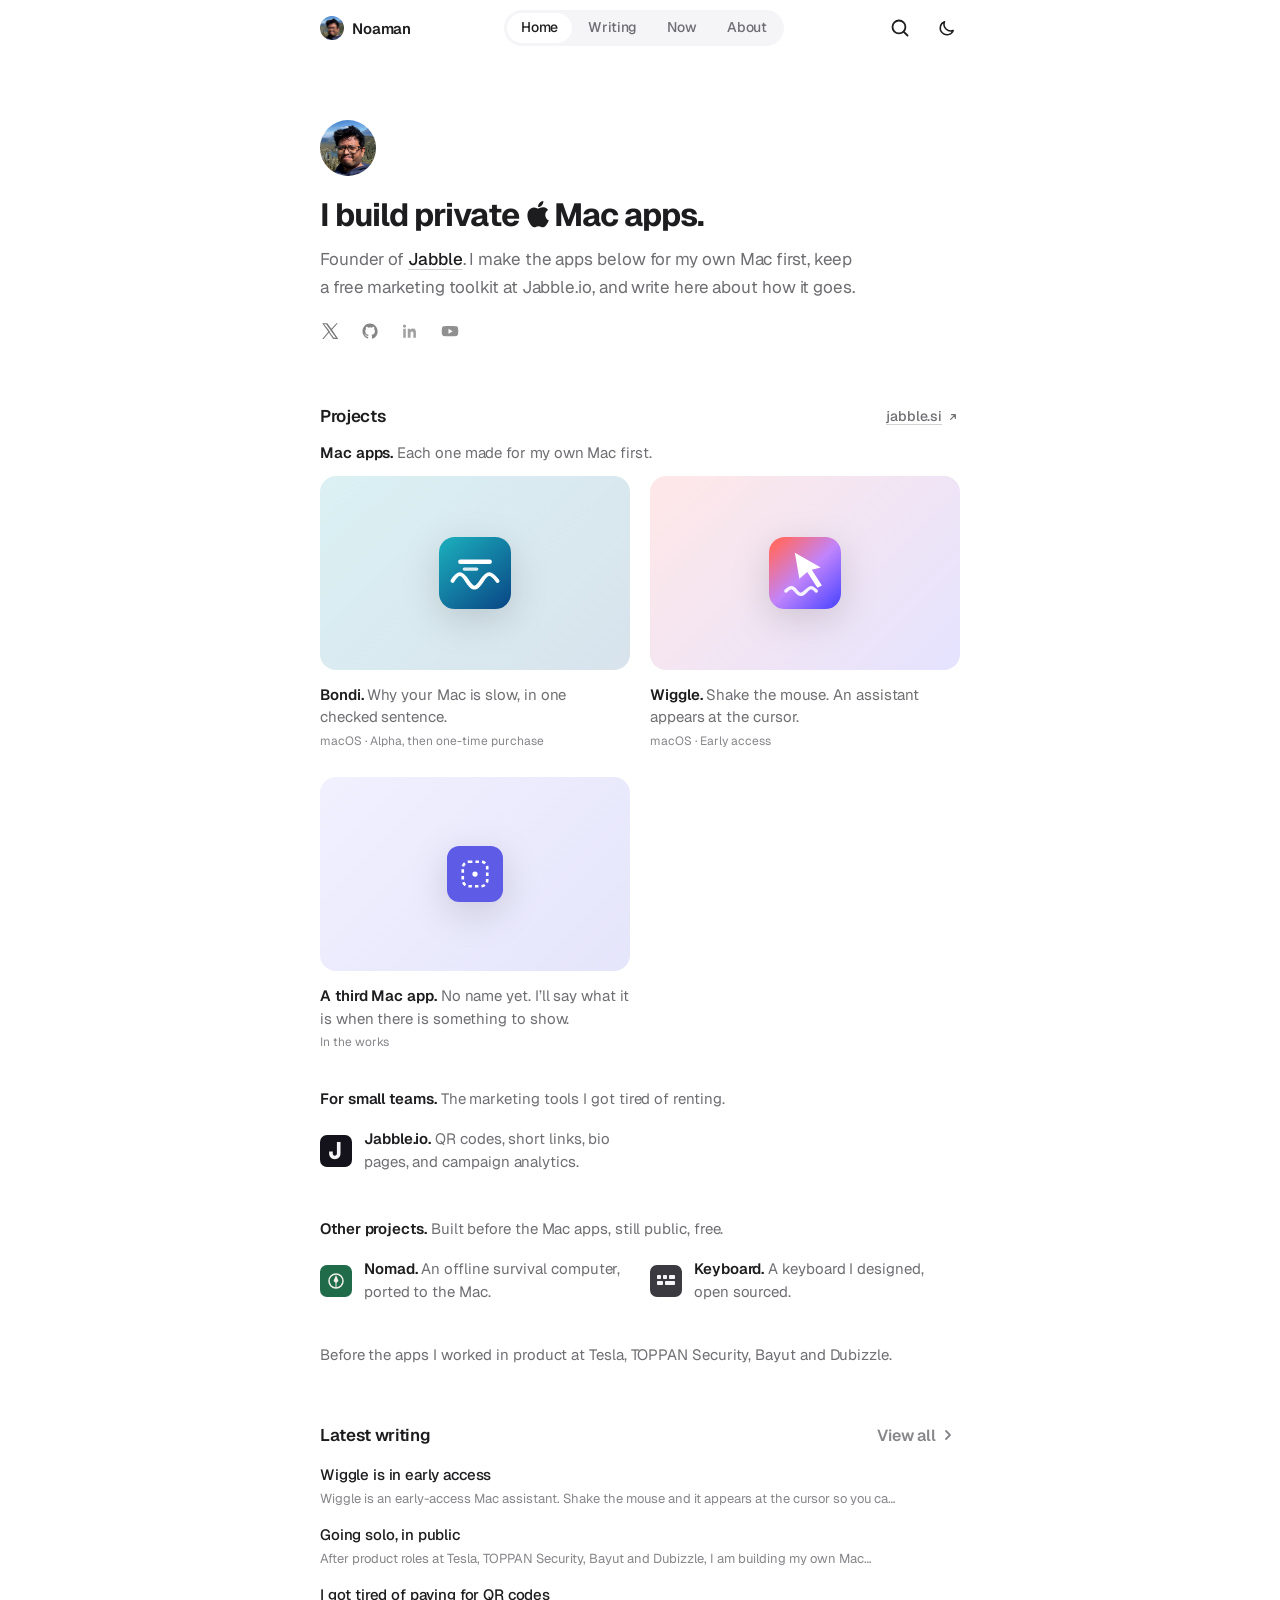
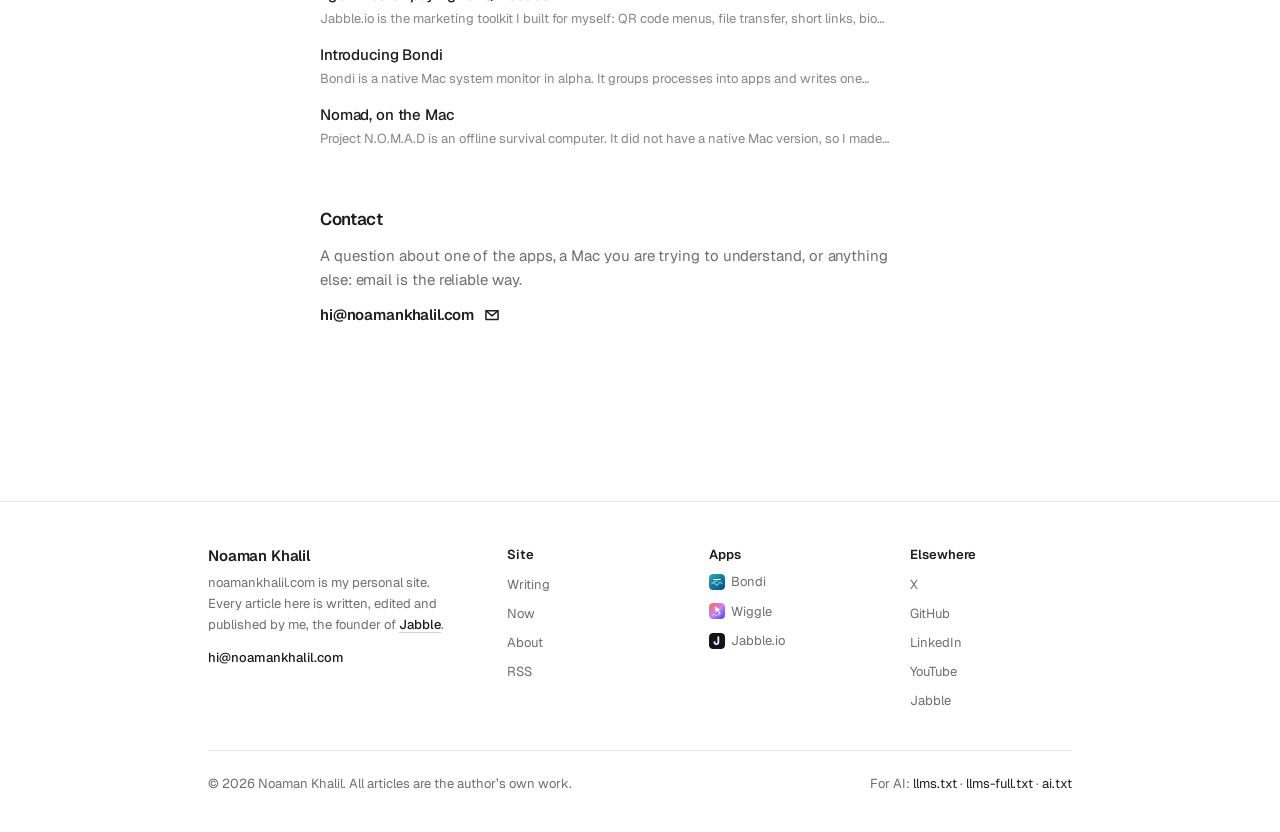
==== index.html @ a0c40c72 "Build a personal site in the attacomsian layout Replace the studio template with Noaman Khalil’s app" ====
<!DOCTYPE html>
<html lang="en">
<head>
<script>
(function () {
  document.documentElement.classList.add('js');
  try {
    var stored = localStorage.getItem('theme');
    if (stored === 'light' || stored === 'dark') document.documentElement.setAttribute('data-theme', stored);
  } catch (e) {}
})();
</script>
<meta charset="utf-8">
<meta name="viewport" content="width=device-width, initial-scale=1">
<title>Noaman Khalil, building private Mac apps</title>
<meta name="description" content="I build on-device Mac apps under Jabble. Bondi explains why your Mac is slow. Wiggle appears at the cursor. I write here about how it goes.">
<meta name="author" content="Noaman Khalil">
<link rel="icon" type="image/svg+xml" href="/assets/img/ico/favicon.svg">
<link rel="manifest" href="/assets/img/ico/site.webmanifest">
<link rel="preconnect" href="https://fonts.googleapis.com">
<link rel="preconnect" href="https://fonts.gstatic.com" crossorigin>
<link href="https://fonts.googleapis.com/css2?family=DM+Serif+Display:ital@1&family=Geist:wght@400;500;600;700;800&display=swap" rel="stylesheet">
<link rel="stylesheet" href="/css/site.css">
<link rel="canonical" href="https://noamankhalil.com/">
<link rel="alternate" type="application/rss+xml" title="Noaman Khalil" href="/feed.xml">
<meta name="twitter:card" content="summary">
<meta name="twitter:site" content="@KhalilNoaman">
<meta name="twitter:creator" content="@KhalilNoaman">
<meta name="twitter:title" content="Noaman Khalil, building private Mac apps">
<meta name="twitter:description" content="I build on-device Mac apps under Jabble. Bondi explains why your Mac is slow. Wiggle appears at the cursor. I write here about how it goes.">
<meta property="og:title" content="Noaman Khalil, building private Mac apps">
<meta property="og:description" content="I build on-device Mac apps under Jabble. Bondi explains why your Mac is slow. Wiggle appears at the cursor. I write here about how it goes.">
<meta property="og:url" content="https://noamankhalil.com/">
<meta property="og:type" content="website">
<meta property="og:site_name" content="noamankhalil.com">
<meta property="og:image" content="https://noamankhalil.com/assets/img/noaman.jpg">
<script type="application/ld+json">{"@context": "https://schema.org", "@graph": [{"@type": "Person", "@id": "https://noamankhalil.com/#person", "name": "Noaman Khalil", "alternateName": "Noaman", "url": "https://noamankhalil.com/about", "image": "https://noamankhalil.com/assets/img/noaman.jpg", "email": "mailto:hi@noamankhalil.com", "jobTitle": "Founder of Jabble", "homeLocation": "San Francisco, California", "description": "I build on-device Mac apps under Jabble. Bondi explains why your Mac is slow. Wiggle appears at the cursor. I write here about how it goes.", "sameAs": ["https://x.com/KhalilNoaman", "https://github.com/NoamanKhalil", "https://www.linkedin.com/in/noamank", "https://www.youtube.com/channel/UCtg4sirNQu0z3b1VhSxiKQA", "https://jabble.si/", "https://jabble.io/"]}, {"@type": "WebSite", "@id": "https://noamankhalil.com/#website", "name": "noamankhalil.com", "url": "https://noamankhalil.com/", "description": "Noaman Khalil builds on-device Mac apps under Jabble and writes about the work.", "publisher": {"@id": "https://noamankhalil.com/#person"}}]}</script>
</head>
<body>
<header class="site-header">
  <div class="topbar">
    <button class="menu-button" type="button" aria-controls="site-menu" aria-expanded="false" aria-label="Open menu">
      <span class="menu-button-open" aria-hidden="true"><svg width="20" height="20" viewBox="0 0 24 24" fill="none"><path d="M5 8H19" stroke="currentColor" stroke-width="2.5" stroke-linecap="round"></path><path d="M5 16H19" stroke="currentColor" stroke-width="2.5" stroke-linecap="round"></path></svg></span>
      <span class="menu-button-close" aria-hidden="true"><svg width="20" height="20" viewBox="0 0 24 24" fill="none"><path d="M6 6L18 18" stroke="currentColor" stroke-width="2.5" stroke-linecap="round"></path><path d="M6 18L18 6" stroke="currentColor" stroke-width="2.5" stroke-linecap="round"></path></svg></span>
    </button>
    <a class="topbar-brand" href="/" aria-label="Noaman, home">
      <img class="topbar-avatar" src="/assets/img/noaman.jpg" alt="" width="24" height="24">
      <span>Noaman</span>
    </a>
    <nav class="topbar-nav" aria-label="Primary"><a class="topbar-nav-link is-active" href="/">Home</a><a class="topbar-nav-link" href="/blog">Writing</a><a class="topbar-nav-link" href="/now">Now</a><a class="topbar-nav-link" href="/about">About</a></nav>
    <div class="topbar-actions">
      <button class="search-button" type="button" aria-controls="article-search" aria-expanded="false" aria-label="Search articles"><svg width="20" height="20" viewBox="0 0 24 24" fill="none" aria-hidden="true"><path d="M10.75 18.5C15.0302 18.5 18.5 15.0302 18.5 10.75C18.5 6.46979 15.0302 3 10.75 3C6.46979 3 3 6.46979 3 10.75C3 15.0302 6.46979 18.5 10.75 18.5Z" stroke="currentColor" stroke-width="2.2" stroke-linecap="round" stroke-linejoin="round"></path><path d="M16.25 16.25L21 21" stroke="currentColor" stroke-width="2.2" stroke-linecap="round"></path></svg></button>
      <button class="theme-button" type="button" aria-label="Switch theme">
        <span class="theme-button-light" aria-hidden="true"><svg width="19" height="19" viewBox="0 0 24 24" fill="none"><path d="M20.5 14.5A8.5 8.5 0 0 1 9.5 3.5a8.5 8.5 0 1 0 11 11Z" stroke="currentColor" stroke-width="1.9" stroke-linejoin="round"></path></svg></span>
        <span class="theme-button-dark" aria-hidden="true"><svg width="19" height="19" viewBox="0 0 24 24" fill="none"><circle cx="12" cy="12" r="4.2" stroke="currentColor" stroke-width="1.9"></circle><path d="M12 2.6v2.2M12 19.2v2.2M21.4 12h-2.2M4.8 12H2.6M18.6 5.4l-1.6 1.6M7 17l-1.6 1.6M18.6 18.6 17 17M7 7 5.4 5.4" stroke="currentColor" stroke-width="1.9" stroke-linecap="round"></path></svg></span>
      </button>
    </div>
  </div>
  <div class="menu-overlay" id="site-menu" hidden>
    <nav class="menu-nav" aria-label="Primary"><div class="menu-list"><a class="menu-link is-active" href="/">Home</a><a class="menu-link" href="/blog">Writing</a><a class="menu-link" href="/now">Now</a><a class="menu-link" href="/about">About</a></div></nav>
  </div>
  <div class="search-dialog" id="article-search" role="dialog" aria-modal="true" aria-labelledby="article-search-title" hidden>
    <div class="search-panel">
      <h2 class="sr-only" id="article-search-title">Search articles</h2>
      <div class="search-field">
        <svg class="search-field-icon" width="18" height="18" viewBox="0 0 24 24" fill="none" aria-hidden="true"><path d="M10.75 18.5C15.0302 18.5 18.5 15.0302 18.5 10.75C18.5 6.46979 15.0302 3 10.75 3C6.46979 3 3 6.46979 3 10.75C3 15.0302 6.46979 18.5 10.75 18.5Z" stroke="currentColor" stroke-width="2.2" stroke-linecap="round" stroke-linejoin="round"></path><path d="M16.25 16.25L21 21" stroke="currentColor" stroke-width="2.2" stroke-linecap="round"></path></svg>
        <label class="sr-only" for="article-search-input">Search articles</label>
        <input class="search-input" id="article-search-input" type="search" placeholder="Search articles" autocomplete="off" spellcheck="false" role="combobox" aria-expanded="false" aria-controls="search-results" aria-autocomplete="list">
        <button class="search-close" type="button" aria-label="Close search">esc</button>
      </div>
      <p class="search-status" data-search-status>Start typing to search articles.</p>
      <ul class="search-results" id="search-results" data-search-results role="listbox"></ul>
      <div class="search-foot" aria-hidden="true">
        <span class="search-hint"><kbd>↑</kbd><kbd>↓</kbd> to move</span>
        <span class="search-hint"><kbd>↵</kbd> to open</span>
      </div>
    </div>
  </div>
</header>
<main>
<div class="page-frame home-page">
  <section class="content-section profile-section home-hero">
    <img class="avatar" src="/assets/img/noaman.jpg" alt="Noaman Khalil" width="84" height="84">
    <h1 class="profile-title home-title">I build private <span class="mac-word"><svg class="apple-mark" viewBox="0 0 24 24" fill="currentColor" aria-hidden="true"><path d="M12.152 6.896c-.948 0-2.415-1.078-3.96-1.04-2.04.027-3.91 1.183-4.961 3.014-2.117 3.675-.546 9.103 1.519 12.09 1.013 1.454 2.208 3.09 3.792 3.039 1.52-.065 2.09-.987 3.935-.987 1.831 0 2.35.987 3.96.948 1.637-.026 2.676-1.48 3.676-2.948 1.156-1.688 1.636-3.325 1.662-3.415-.039-.013-3.182-1.221-3.22-4.857-.026-3.04 2.48-4.494 2.597-4.559-1.429-2.09-3.623-2.324-4.39-2.376-2-.156-3.675 1.09-4.61 1.09zM15.53 3.83c.843-1.012 1.4-2.427 1.245-3.83-1.207.052-2.662.805-3.532 1.818-.78.896-1.454 2.338-1.273 3.714 1.338.104 2.715-.688 3.559-1.701"></path></svg>Mac apps.</span></h1>
    <p class="profile-lead">Founder of <a class="inline-link" href="https://jabble.si/?ref=noamankhalil" rel="noopener me">Jabble</a>. I make the apps below for my own Mac first, keep a free marketing toolkit at Jabble.io, and write here about how it goes.</p>
    <ul class="social-list" aria-label="Social links"><li><a class="social-link" href="https://x.com/KhalilNoaman" target="_blank" rel="noopener" aria-label="X"><svg viewBox="0 0 24 24" class="social-icon" aria-hidden="true"><path fill="#111" d="M14.7 10.3 22.4 1.5h-1.8l-6.7 7.6L8.4 1.5H1.6l8.1 11.5L1.6 22.5h1.8l7.1-8.1 5.7 8.1h6.8l-8.3-12.2Zm-2.5 2.8-.8-1.2L4.1 2.9h2.8l5.3 7.4.8 1.2 6.9 9.6h-2.8l-5.9-8z"/></svg></a></li><li><a class="social-link" href="https://github.com/NoamanKhalil" target="_blank" rel="noopener" aria-label="GitHub"><svg viewBox="0 0 24 24" class="social-icon" aria-hidden="true"><path fill="#24292f" d="M12 2C6.5 2 2 6.6 2 12.2c0 4.5 2.9 8.3 6.9 9.7.5.1.7-.2.7-.5v-1.8c-2.8.6-3.4-1.2-3.4-1.2-.4-1.1-1.1-1.4-1.1-1.4-.9-.6.1-.6.1-.6 1 .1 1.5 1 1.5 1 .9 1.6 2.4 1.1 3 .9.1-.7.4-1.1.6-1.4-2.2-.3-4.6-1.1-4.6-5 0-1.1.4-2 1-2.7-.1-.3-.4-1.3.1-2.7 0 0 .8-.3 2.8 1a9.3 9.3 0 0 1 5 0c2-1.3 2.8-1 2.8-1 .5 1.4.2 2.4.1 2.7.6.7 1 1.6 1 2.7 0 3.9-2.3 4.7-4.6 5 .4.3.7 1 .7 2v2.9c0 .3.2.6.7.5 4-1.3 6.9-5.2 6.9-9.7C22 6.6 17.5 2 12 2Z"/></svg></a></li><li><a class="social-link" href="https://www.linkedin.com/in/noamank" target="_blank" rel="noopener" aria-label="LinkedIn"><svg viewBox="0 0 24 24" class="social-icon" aria-hidden="true"><path fill="#0a66c2" d="M4.7 3.3A2.2 2.2 0 1 0 4.7 7.7 2.2 2.2 0 0 0 4.7 3.3ZM3 9h3.4v12H3V9Zm6 0h3.3v1.6h.1c.5-.9 1.6-1.8 3.3-1.8 3.5 0 4.2 2.3 4.2 5.3V21H16.5v-5.3c0-1.3 0-2.9-1.8-2.9s-2 1.4-2 2.8V21H9V9Z"/></svg></a></li><li><a class="social-link" href="https://www.youtube.com/channel/UCtg4sirNQu0z3b1VhSxiKQA" target="_blank" rel="noopener" aria-label="YouTube"><svg viewBox="0 0 24 24" class="social-icon" aria-hidden="true"><path fill="#ff0033" d="M23 12.2s0-3.2-.4-4.6c-.2-.9-.9-1.6-1.8-1.8C19.2 5.4 12 5.4 12 5.4s-7.2 0-8.8.4c-.9.2-1.6.9-1.8 1.8C1 9 1 12.2 1 12.2s0 3.2.4 4.6c.2.9.9 1.6 1.8 1.8 1.6.4 8.8.4 8.8.4s7.2 0 8.8-.4c.9-.2 1.6-.9 1.8-1.8.4-1.4.4-4.6.4-4.6Z"/><path fill="#fff" d="M10 15.5v-6.6l5.6 3.3L10 15.5Z"/></svg></a></li></ul>
  </section>
  <section class="content-section product-section" id="apps">
    <div class="section-head section-head-row">
      <h2 class="section-title">Projects</h2>
      <a class="out-link" href="https://jabble.si/?ref=noamankhalil" target="_blank" rel="noopener me"><span>jabble.si</span><svg width="14" height="14" viewBox="0 0 24 24" fill="none" aria-hidden="true"><path d="M8 16L16 8M9.5 8H16V14.5" stroke="currentColor" stroke-width="2" stroke-linecap="round" stroke-linejoin="round"></path></svg></a>
    </div>
    <p class="lead-in"><b>Mac apps.</b> Each one made for my own Mac first.</p>
    <ul class="tile-grid" role="list">
      <li><a class="app-tile" href="https://trybondi.app/?ref=noamankhalil" target="_blank" rel="noopener"><span class="app-tile-panel" style="--g0:#1AA6B8;--g1:#0B4F8A"><img class="app-tile-icon" src="/assets/img/products/bondi.svg" alt="" width="72" height="72"></span><span class="tile-caption"><b>Bondi.</b> Why your Mac is slow, in one checked sentence.</span><span class="tile-meta">macOS · Alpha, then one-time purchase</span></a></li>
      <li><a class="app-tile" href="https://wigglemac.com/?ref=noamankhalil" target="_blank" rel="noopener"><span class="app-tile-panel" style="--g0:#FF6B6B;--g1:#5B4DFF"><img class="app-tile-icon" src="/assets/img/products/wiggle.svg" alt="" width="72" height="72"></span><span class="tile-caption"><b>Wiggle.</b> Shake the mouse. An assistant appears at the cursor.</span><span class="tile-meta">macOS · Early access</span></a></li>
      <li><div class="app-tile"><span class="app-tile-panel" style="--g0:#A5A3FF;--g1:#5E5CE6"><img class="app-tile-icon app-tile-icon-small" src="/assets/img/products/soon.svg" alt="" width="56" height="56"></span><span class="tile-caption"><b>A third Mac app.</b> No name yet. I’ll say what it is when there is something to show.</span><span class="tile-meta">In the works</span></div></li>
    </ul>
    <div class="project-group">
      <p class="lead-in"><b>For small teams.</b> The marketing tools I got tired of renting.</p>
      <ul class="project-list" role="list">
        <li><a class="project-row" href="https://jabble.io/?ref=noamankhalil" target="_blank" rel="noopener"><img class="project-row-icon" src="/assets/img/products/jabble.svg" alt="" width="32" height="32"><span class="project-row-text"><span class="tile-caption"><b>Jabble.io.</b> QR codes, short links, bio pages, and campaign analytics.</span></span></a></li>
      </ul>
    </div>
    <div class="project-group">
      <p class="lead-in"><b>Other projects.</b> Built before the Mac apps, still public, free.</p>
      <ul class="project-list" role="list">
        <li><a class="project-row" href="https://github.com/NoamanKhalil/project-nomad-MacOs" target="_blank" rel="noopener"><img class="project-row-icon" src="/assets/img/products/nomad.svg" alt="" width="32" height="32"><span class="project-row-text"><span class="tile-caption"><b>Nomad.</b> An offline survival computer, ported to the Mac.</span></span></a></li>
        <li><a class="project-row" href="https://github.com/NoamanKhalil/Keyboard-pico" target="_blank" rel="noopener"><img class="project-row-icon" src="/assets/img/products/keyboard.svg" alt="" width="32" height="32"><span class="project-row-text"><span class="tile-caption"><b>Keyboard.</b> A keyboard I designed, open sourced.</span></span></a></li>
      </ul>
    </div>
    <p class="lead-in">Before the apps I worked in product at Tesla, TOPPAN Security, Bayut and Dubizzle.</p>
  </section>
  <section class="content-section writing-preview">
    <div class="section-head section-head-row">
      <h2 class="section-title">Latest writing</h2>
      <a class="section-link" href="/blog"><span>View all</span><svg width="24" height="24" viewBox="0 0 24 24" fill="none" aria-hidden="true"><path d="M10 8L14 12L10 16" stroke="currentColor" stroke-width="1.8" stroke-linecap="round" stroke-linejoin="round"></path></svg></a>
    </div>
    <ul class="entry-list" role="list"><li class="entry-item"><a class="entry-link writing-link" href="/blog/wiggle-early-access"><span class="entry-title">Wiggle is in early access</span><span class="entry-detail">Wiggle is an early-access Mac assistant. Shake the mouse and it appears at the cursor so you can chat, screenshot, ask out loud, or replay clicks and typing.</span></a></li><li class="entry-item"><a class="entry-link writing-link" href="/blog/going-solo"><span class="entry-title">Going solo, in public</span><span class="entry-detail">After product roles at Tesla, TOPPAN Security, Bayut and Dubizzle, I am building my own Mac apps under Jabble and writing about it here.</span></a></li><li class="entry-item"><a class="entry-link writing-link" href="/blog/tired-of-qr-codes"><span class="entry-title">I got tired of paying for QR codes</span><span class="entry-detail">Jabble.io is the marketing toolkit I built for myself: QR code menus, file transfer, short links, bio pages, and campaign analytics. Most of the useful parts are free.</span></a></li><li class="entry-item"><a class="entry-link writing-link" href="/blog/introducing-bondi"><span class="entry-title">Introducing Bondi</span><span class="entry-detail">Bondi is a native Mac system monitor in alpha. It groups processes into apps and writes one checked sentence about why the Mac is slow. Launch is February 2, 2027.</span></a></li><li class="entry-item"><a class="entry-link writing-link" href="/blog/nomad-for-mac"><span class="entry-title">Nomad, on the Mac</span><span class="entry-detail">Project N.O.M.A.D is an offline survival computer. It did not have a native Mac version, so I made one. The repo has been public since March 17, 2026.</span></a></li></ul>
  </section>
  <section class="content-section contact-section" aria-labelledby="contact-title">
    <h2 class="section-title" id="contact-title">Contact</h2>
    <p class="prose-line">A question about one of the apps, a Mac you are trying to understand, or anything else: email is the reliable way.</p>
    <a class="contact-link" href="mailto:hi@noamankhalil.com"><span>hi@noamankhalil.com</span><svg width="20" height="20" viewBox="0 0 24 24" fill="none" aria-hidden="true"><path d="M4.75 6.75H19.25V17.25H4.75V6.75Z" stroke="currentColor" stroke-width="1.8" stroke-linejoin="round"></path><path d="M5.25 7.25L12 13L18.75 7.25" stroke="currentColor" stroke-width="1.8" stroke-linecap="round" stroke-linejoin="round"></path></svg></a>
  </section>
</div>
</main>
<footer class="site-footer">
  <div class="footer-frame">
    <div class="footer-grid">
      <div class="footer-identity">
        <p class="footer-name">Noaman Khalil</p>
        <p class="footer-statement">noamankhalil.com is my personal site. Every article here is written, edited and published by me, the founder of <a class="footer-inline-link" href="https://jabble.si/?ref=noamankhalil" rel="noopener me">Jabble</a>.</p>
        <a class="footer-email" href="mailto:hi@noamankhalil.com">hi@noamankhalil.com</a>
      </div>
      <nav aria-label="Site">
        <p class="footer-col-title">Site</p>
        <ul class="footer-col-list">
          <li><a class="footer-link" href="/blog">Writing</a></li>
          <li><a class="footer-link" href="/now">Now</a></li>
          <li><a class="footer-link" href="/about">About</a></li>
          <li><a class="footer-link" href="/feed.xml">RSS</a></li>
        </ul>
      </nav>
      <nav aria-label="Apps">
        <p class="footer-col-title">Apps</p>
        <ul class="footer-col-list">
          <li><a class="footer-link" href="https://trybondi.app/?ref=noamankhalil" target="_blank" rel="noopener"><img class="footer-link-icon" src="/assets/img/products/bondi.svg" alt="" width="16" height="16" loading="lazy">Bondi</a></li>
          <li><a class="footer-link" href="https://wigglemac.com/?ref=noamankhalil" target="_blank" rel="noopener"><img class="footer-link-icon" src="/assets/img/products/wiggle.svg" alt="" width="16" height="16" loading="lazy">Wiggle</a></li>
          <li><a class="footer-link" href="https://jabble.io/?ref=noamankhalil" target="_blank" rel="noopener"><img class="footer-link-icon" src="/assets/img/products/jabble.svg" alt="" width="16" height="16" loading="lazy">Jabble.io</a></li>
        </ul>
      </nav>
      <nav aria-label="Elsewhere">
        <p class="footer-col-title">Elsewhere</p>
        <ul class="footer-col-list">
          <li><a class="footer-link" href="https://x.com/KhalilNoaman" target="_blank" rel="noopener">X</a></li>
          <li><a class="footer-link" href="https://github.com/NoamanKhalil" target="_blank" rel="noopener">GitHub</a></li>
          <li><a class="footer-link" href="https://www.linkedin.com/in/noamank" target="_blank" rel="noopener">LinkedIn</a></li>
          <li><a class="footer-link" href="https://www.youtube.com/channel/UCtg4sirNQu0z3b1VhSxiKQA" target="_blank" rel="noopener">YouTube</a></li>
          <li><a class="footer-link" href="https://jabble.si/?ref=noamankhalil" target="_blank" rel="noopener">Jabble</a></li>
        </ul>
      </nav>
    </div>
    <div class="footer-bottom">
      <p>© 2026 Noaman Khalil. All articles are the author’s own work.</p>
      <p>For AI: <a href="/llms.txt">llms.txt</a> · <a href="/llms-full.txt">llms-full.txt</a> · <a href="/ai.txt">ai.txt</a></p>
    </div>
  </div>
</footer>
<script src="/js/site.js"></script>
</body>
</html>
---- css/site.css ----
:root{--bg: #ffffff;--text: #1d1d1f;--text-secondary: #6e6e73;--text-tertiary: #86868b;--line: #e8e8ed;--surface-hover: #f5f5f7;--accent: #fa5320;--accent-soft: #fc9c7f;--icon-filter: grayscale(1) saturate(0);--icon-filter-hover: none;--page-gradient: none;--surface-sunk: #f5f5f7;--surface-code: #f5f5f7;--surface-raised: #f5f5f7;--surface-card: #f5f5f7;--surface-scrim: rgba(255, 255, 255, .78);--code-text: #09090b;--button-primary-hover: #27272a;--selection: rgba(9, 9, 11, .12);--shadow-panel: 0 1.5rem 5rem rgba(9, 9, 11, .12);--shadow-media: 0 .875rem 2.5rem rgba(9, 9, 11, .08);--hatch: rgba(9, 9, 11, .14);--sponsored-border: rgba(180, 83, 9, .24);--sponsored-bg: #fffbeb;--sponsored-text: #92400e;--line-strong: #d2d2d7;--frame: 42rem;--font-body: "Geist", sans-serif;--font-heading: "Geist", sans-serif;--font-accent: "DM Serif Display", serif;color-scheme:light}@media(prefers-color-scheme:dark){:root:not([data-theme=light]){--bg: #0b0b0c;--text: #f5f5f7;--text-secondary: #a1a1a6;--text-tertiary: #86868b;--line: rgba(255, 255, 255, .12);--line-strong: rgba(255, 255, 255, .24);--surface-hover: #161618;--accent: #ff7448;--accent-soft: #fc9c7f;--icon-filter: grayscale(1) saturate(0) invert(1);--icon-filter-hover: grayscale(1) saturate(0) invert(1);--page-gradient: none;--surface-sunk: #161618;--surface-code: #161618;--surface-raised: #161618;--surface-card: #161618;--surface-scrim: rgba(11, 11, 13, .82);--code-text: #e4e4e7;--button-primary-hover: #d4d4d8;--selection: rgba(244, 244, 245, .18);--shadow-panel: 0 1.5rem 5rem rgba(0, 0, 0, .6);--shadow-media: 0 .875rem 2.5rem rgba(0, 0, 0, .5);--hatch: rgba(244, 244, 245, .16);--sponsored-border: rgba(250, 204, 21, .28);--sponsored-bg: rgba(250, 204, 21, .1);--sponsored-text: #fcd34d;color-scheme:dark}}:root[data-theme=dark]{--bg: #0b0b0c;--text: #f4f4f5;--text-secondary: #b4b4bd;--text-tertiary: #9b9ba6;--line: rgba(244, 244, 245, .12);--line-strong: rgba(255, 255, 255, .24);--surface-hover: rgba(244, 244, 245, .08);--accent: #ff7448;--accent-soft: #fc9c7f;--icon-filter: grayscale(1) saturate(0) invert(1);--icon-filter-hover: grayscale(1) saturate(0) invert(1);--page-gradient: none;--surface-sunk: #161618;--surface-code: #1c1c20;--surface-raised: #141417;--surface-card: #161618;--surface-scrim: rgba(11, 11, 13, .82);--code-text: #e4e4e7;--button-primary-hover: #d4d4d8;--selection: rgba(244, 244, 245, .18);--shadow-panel: 0 1.5rem 5rem rgba(0, 0, 0, .6);--shadow-media: 0 .875rem 2.5rem rgba(0, 0, 0, .5);--hatch: rgba(244, 244, 245, .16);--sponsored-border: rgba(250, 204, 21, .28);--sponsored-bg: rgba(250, 204, 21, .1);--sponsored-text: #fcd34d;color-scheme:dark}*{box-sizing:border-box}html,body{min-height:100%;margin:0}html{background:var(--bg)}body{background:var(--page-gradient);color:var(--text);font-family:var(--font-body, "Geist", sans-serif);-webkit-font-smoothing:antialiased;text-rendering:optimizeLegibility}body.menu-open,body.search-open{overflow:hidden}main{display:block;min-height:calc(100vh - 3.5rem)}img{display:block;max-width:100%}a{color:inherit;text-decoration:none}.inline-link{color:var(--text);font-weight:500;text-decoration:underline;text-decoration-color:var(--line-strong);text-decoration-thickness:1px;text-underline-offset:.22em;transition:text-decoration-color .16s ease}.inline-link:hover,.inline-link:focus-visible{text-decoration-color:currentColor;outline:none}.out-link{display:inline-flex;align-items:center;gap:.25rem;color:var(--text-secondary);font-size:.875rem;line-height:1.4;font-weight:500;letter-spacing:-.01em;transition:color .16s ease}.out-link span{text-decoration:underline;text-decoration-color:var(--line-strong);text-decoration-thickness:1px;text-underline-offset:.22em;transition:text-decoration-color .16s ease}.out-link svg{transition:transform .16s ease}.out-link:hover,.out-link:focus-visible{color:var(--text);outline:none}.out-link:hover span,.out-link:focus-visible span{text-decoration-color:currentColor}.out-link:hover svg,.out-link:focus-visible svg{transform:translate(1px,-1px)}button{font:inherit}svg{display:block}::selection{background:var(--selection)}.sr-only{position:absolute;width:1px;height:1px;padding:0;margin:-1px;overflow:hidden;clip:rect(0,0,0,0);white-space:nowrap;border:0}body:has(.post-page){--frame: 46.875rem}.site-header{position:sticky;top:0;z-index:20}.site-header:before{content:"";position:absolute;inset:0;z-index:-1;background:color-mix(in srgb,var(--bg) 84%,transparent);-webkit-backdrop-filter:saturate(180%) blur(14px);backdrop-filter:saturate(180%) blur(14px)}.topbar{display:flex;align-items:center;gap:.25rem;width:min(100%,var(--frame));height:3.5rem;margin:0 auto;padding:0 .5rem 0 1rem;background:transparent}.topbar-brand{display:inline-flex;align-items:center;gap:.5rem;color:var(--text);font-size:.9375rem;line-height:1.4;font-weight:600;letter-spacing:-.01em}.topbar-emoji{margin-left:-.125rem;font-size:.9375rem;line-height:1}.topbar-avatar{width:1.5rem;height:1.5rem;border-radius:999px;object-fit:cover}.topbar-brand:hover,.topbar-brand:focus-visible{color:var(--text);outline:none}.menu-button{display:inline-flex;align-items:center;justify-content:center;width:2.75rem;height:2.75rem;padding:0;border:0;border-radius:999px;background:transparent;color:var(--text);cursor:pointer;transition:background-color .16s ease;order:3}.menu-button:hover,.menu-button:focus-visible{background:var(--surface-hover);outline:none}.menu-button-close,.menu-button.is-open .menu-button-open{display:none}.menu-button.is-open .menu-button-close{display:block}.topbar-nav{display:none;align-items:center;gap:.125rem;padding:.1875rem;border-radius:999px;background:var(--surface-card)}.topbar-nav-link{padding:.3125rem .875rem;border-radius:999px;color:var(--text-secondary);font-size:.875rem;line-height:1.4;font-weight:500;letter-spacing:-.01em;transition:background-color .16s ease,color .16s ease}.topbar-nav-link:hover,.topbar-nav-link:focus-visible{color:var(--text);outline:none}.topbar-nav-link.is-active{background:var(--bg);color:var(--text)}.topbar-actions{display:flex;align-items:center;gap:.125rem;margin-left:auto}@media(min-width:48rem){.topbar{display:grid;grid-template-columns:1fr auto 1fr}.topbar-brand{justify-self:start}.topbar-actions{justify-self:end}.menu-button{display:none}.topbar-nav{display:flex}}.search-button{display:inline-flex;align-items:center;justify-content:center;flex:none;width:2.75rem;height:2.75rem;padding:0;border:0;border-radius:999px;background:transparent;color:var(--text);cursor:pointer;transition:background-color .16s ease}.search-button:hover,.search-button:focus-visible{background:var(--surface-hover);outline:none}.theme-button{display:inline-flex;align-items:center;justify-content:center;flex:none;width:2.75rem;height:2.75rem;padding:0;border:0;border-radius:999px;background:transparent;color:var(--text);cursor:pointer;transition:background-color .16s ease}.theme-button:hover,.theme-button:focus-visible{background:var(--surface-hover);outline:none}.theme-button-dark{display:none}:root[data-theme=dark] .theme-button-light{display:none}:root[data-theme=dark] .theme-button-dark{display:block}@media(prefers-color-scheme:dark){:root:not([data-theme=light]) .theme-button-light{display:none}:root:not([data-theme=light]) .theme-button-dark{display:block}:root[data-theme=light] .theme-button-light{display:block}:root[data-theme=light] .theme-button-dark{display:none}}.menu-overlay{position:fixed;inset:2.75rem 0 0;z-index:19;background:transparent}.menu-overlay[hidden]{display:none}.menu-nav{height:100%;overflow-y:auto;padding:1.5rem}.menu-list{display:flex;flex-direction:column;gap:.25rem}.menu-link{padding:.5rem 0;font-family:var(--font-heading, "Geist", sans-serif);font-size:1.25rem;font-weight:600;color:var(--text-tertiary);letter-spacing:-.01em}.menu-link:hover,.menu-link.is-active{color:var(--text)}.search-dialog{position:fixed;inset:0;z-index:40;display:grid;place-items:start center;padding:max(4.5rem,14vh) 1rem 1rem;background:color-mix(in srgb,var(--bg) 55%,transparent);-webkit-backdrop-filter:saturate(160%) blur(18px);backdrop-filter:saturate(160%) blur(18px)}.search-dialog[hidden]{display:none}.search-panel{width:min(100%,36rem);overflow:hidden;border:1px solid var(--line);border-radius:1rem;background:var(--bg);box-shadow:0 1rem 3rem #09090b1a}.search-field{display:flex;align-items:center;gap:.625rem;padding:0 .75rem 0 1rem;border-bottom:1px solid var(--line)}.search-field-icon{flex:none;color:var(--text-tertiary)}.search-input{flex:1;min-width:0;padding:1rem 0;border:0;background:transparent;color:var(--text);font-size:1rem;line-height:1.4;font-weight:500;letter-spacing:-.01em;outline:none;-webkit-appearance:none;appearance:none}.search-input::-webkit-search-cancel-button{display:none}.search-input::placeholder{color:var(--text-tertiary)}.search-close{flex:none;padding:.1875rem .4375rem;border:1px solid var(--line);border-radius:.375rem;background:transparent;color:var(--text-tertiary);font-family:inherit;font-size:.6875rem;line-height:1.4;cursor:pointer;transition:border-color .16s ease,color .16s ease}.search-close:hover,.search-close:focus-visible{border-color:var(--line-strong);color:var(--text);outline:none}.search-status{margin:0;padding:.875rem 1rem .5rem;color:var(--text-tertiary);font-size:.8125rem;line-height:1.5}.search-results{display:flex;flex-direction:column;max-height:min(24rem,50vh);margin:0;padding:0 .375rem .375rem;overflow-y:auto;list-style:none}.search-results:empty{display:none}.search-result-link{display:flex;align-items:baseline;justify-content:space-between;gap:1rem;padding:.5rem .625rem;border-radius:.5rem}.search-result-link:hover,.search-result-link:focus-visible,.search-result-item.is-active .search-result-link{background:var(--surface-hover);outline:none}.search-foot{display:none;gap:1rem;padding:.625rem 1rem;border-top:1px solid var(--line);color:var(--text-tertiary);font-size:.75rem;line-height:1.4}@media(min-width:48rem){.search-foot{display:flex}}.search-hint{display:inline-flex;align-items:center;gap:.25rem}.search-foot kbd{display:inline-flex;align-items:center;justify-content:center;min-width:1.25rem;height:1.25rem;padding:0 .25rem;border:1px solid var(--line);border-radius:.3125rem;background:transparent;color:var(--text-secondary);font-family:inherit;font-size:.6875rem;line-height:1}.search-shortcut{display:none;align-items:center;gap:.125rem;margin-left:.375rem;color:var(--text-tertiary);font-size:.8125rem}@media(min-width:48rem){.search-shortcut{display:inline-flex}}.search-result-title{min-width:0;overflow:hidden;color:var(--text);font-size:.9375rem;line-height:1.45;font-weight:500;letter-spacing:-.01em;text-overflow:ellipsis;white-space:nowrap}.search-result-meta{flex:none;color:var(--text-tertiary);font-size:.75rem;line-height:1.4;font-variant-numeric:tabular-nums}.page-frame{width:min(100%,var(--frame));margin:0 auto;padding:4rem 0 6rem;display:flex;flex-direction:column;gap:3.75rem;line-height:1.6}.home-page{width:min(100%,var(--frame));gap:3.5rem;padding-top:3.5rem}.content-section,.social-list{padding:0 1rem}.content-section{display:flex;flex-direction:column;gap:1rem}.profile-section{gap:1rem}.home-hero{gap:1.125rem}.avatar{width:3.75rem;height:3.75rem;margin-bottom:2rem;border-radius:999px;object-fit:cover;user-select:none}.home-hero .avatar{width:5.25rem;height:5.25rem;margin-bottom:1rem}.profile-title,.post-title{margin:0;font-family:var(--font-heading, "Geist", sans-serif);font-size:1.5rem;line-height:2rem;font-weight:700;letter-spacing:0}.home-title{max-width:20ch;font-size:clamp(2.125rem,5.5vw,4.25rem);line-height:1.06;letter-spacing:-.04em;text-wrap:balance}.home-title em,.profile-title em,.post-title em,.section-title em,.post-content h2 em,.post-content h3 em{font-family:var(--font-accent, "DM Serif Display", serif);font-style:italic;font-weight:400;color:var(--accent)}.mac-word{white-space:nowrap}.apple-mark{display:inline-block;width:.82em;height:.82em;margin-right:.1em;vertical-align:-.05em}.profile-lead{margin:0;max-width:43rem;color:var(--text-secondary);font-size:1.25rem;line-height:1.48;font-weight:500;letter-spacing:-.015em;text-wrap:pretty}.social-list{display:flex;gap:.5rem;align-items:center;margin:0;list-style:none}.social-link{display:inline-flex;align-items:center;justify-content:center;width:3rem;height:3rem;border-radius:999px;color:var(--text);transition:background-color .16s ease,color .16s ease}.social-icon{width:1.75rem;height:1.75rem;object-fit:contain;filter:var(--icon-filter);opacity:.56;transition:filter .16s ease,opacity .16s ease,transform .16s ease}.social-link:hover,.social-link:focus-visible{background:var(--surface-hover);outline:none}.social-link:hover .social-icon,.social-link:focus-visible .social-icon{filter:var(--icon-filter-hover);opacity:1}.section-head{display:flex;flex-direction:column;gap:.25rem}.section-head-row{flex-direction:row;align-items:center;justify-content:space-between;gap:1rem}.section-title{margin:0;color:var(--text);font-family:var(--font-heading, "Geist", sans-serif);font-size:1.25rem;line-height:1.4;font-weight:600;letter-spacing:-.02em}.section-copy{max-width:34rem;margin:0;color:var(--text-tertiary);font-size:1rem;line-height:1.6;font-weight:500;letter-spacing:-.01em;text-wrap:pretty}.section-link,.section-label,.back-link{display:inline-flex;align-items:center;align-self:flex-start;gap:0;color:var(--text-tertiary);font-family:var(--font-heading, "Geist", sans-serif);font-size:1rem;line-height:1.6;font-weight:600;letter-spacing:-.01em}.section-label{cursor:default;user-select:none;color:var(--text-tertiary);font-family:ui-monospace,SFMono-Regular,SF Mono,Menlo,Consolas,Liberation Mono,monospace;font-size:.8125rem;font-weight:500;letter-spacing:.18em;text-transform:uppercase}.now-updated,.stat-source{font-variant-numeric:tabular-nums}.entry-arrow,.section-link:hover svg{color:inherit}.contact-link:hover,.contact-link:focus-visible{color:var(--accent)}.section-link:hover,.section-link:focus-visible,.back-link:hover,.back-link:focus-visible{color:var(--text);outline:none}.entry-list{display:flex;flex-direction:column;gap:1rem;margin:0;padding:0;list-style:none}.entry-item{display:flex}.entry-link{display:inline-flex;flex:1;flex-direction:column;align-items:flex-start;gap:0}.entry-title-wrap{display:flex;align-items:center;gap:.5rem}.entry-title,.entry-detail{font-size:1.25rem;line-height:1.6}.entry-title{color:var(--text);font-family:var(--font-heading, "Geist", sans-serif);font-weight:500;text-underline-offset:1px;letter-spacing:-.01em}.writing-preview .entry-title{font-size:1.125rem}.entry-detail{color:var(--text-tertiary)}.entry-link:hover .entry-title,.entry-link:focus-visible .entry-title{text-decoration:underline}.entry-link:focus-visible{outline:none}.product-section,.writing-preview,.contact-section{gap:1.25rem}.product-grid{display:grid;grid-template-columns:1fr;gap:.875rem;margin:0;padding:0;list-style:none}@media(min-width:40rem){.product-grid{grid-template-columns:1fr 1fr;gap:1rem}}.product-card{display:flex;height:100%;flex-direction:column;gap:.3rem;padding:1.375rem;border:1px solid var(--line);border-radius:1.125rem;background:var(--surface-card);transition:transform .2s ease,border-color .2s ease,box-shadow .2s ease}.product-card:hover,.product-card:focus-visible{transform:translateY(-3px);border-color:color-mix(in srgb,var(--accent) 32%,var(--line));box-shadow:var(--shadow-media);outline:none}.product-card-top{display:flex;align-items:flex-start;justify-content:space-between;margin-bottom:.75rem}.product-card-name{color:var(--text);font-family:var(--font-heading, "Geist", sans-serif);font-size:1.125rem;line-height:1.45;font-weight:600;letter-spacing:-.01em}.product-card-detail{color:var(--text-tertiary);font-size:.9375rem;line-height:1.55}.building-row{display:flex;flex-direction:column;gap:.75rem;margin-top:1.25rem;padding-top:1.25rem;border-top:1px solid var(--line)}.building-label{color:var(--text-tertiary);font-family:ui-monospace,SFMono-Regular,SF Mono,Menlo,Consolas,Liberation Mono,monospace;font-size:.75rem;letter-spacing:.18em;text-transform:uppercase}.building-list{display:grid;grid-template-columns:1fr;gap:.625rem;margin:0;padding:0;list-style:none}@media(min-width:40rem){.building-list{grid-template-columns:1fr 1fr;gap:1rem}}.building-item{display:grid;grid-template-columns:auto auto minmax(0,1fr);align-items:baseline;gap:.5rem}.building-icon{width:1.25rem;height:1.25rem;align-self:center;border-radius:.3rem;object-fit:contain;filter:var(--icon-filter);opacity:.62}.building-name{color:var(--text);font-size:.9375rem;font-weight:600;letter-spacing:-.01em}.building-detail{color:var(--text-tertiary);font-size:.875rem;line-height:1.5}.lead-in{margin:0;color:var(--text-secondary);font-size:.9375rem;line-height:1.55;letter-spacing:-.005em;text-wrap:pretty}.lead-in b,.tile-caption b{color:var(--text);font-weight:600}.tile-grid{display:grid;grid-template-columns:1fr 1fr;gap:1.5rem .75rem;margin:0;padding:0;list-style:none}@media(min-width:40rem){.tile-grid{gap:1.75rem 1.25rem}}.app-tile{display:flex;flex-direction:column;gap:.25rem;color:inherit;text-decoration:none}.app-tile-panel{--g0: #8e8e93;--g1: #636366;display:flex;align-items:center;justify-content:center;gap:1rem;aspect-ratio:16 / 10;margin-bottom:.625rem;border-radius:1rem;background:linear-gradient(135deg,color-mix(in srgb,var(--g0) 16%,var(--bg)),color-mix(in srgb,var(--g1) 16%,var(--bg)))}.app-tile-icon{--bleed: 1;width:4.5rem;height:4.5rem;object-fit:contain;filter:drop-shadow(0 .625rem 1.125rem rgb(0 0 0 / .14));transform:scale(calc(1 / var(--bleed)));transition:transform .26s cubic-bezier(.2,.8,.2,1)}.app-tile-icon-small{width:3.5rem;height:3.5rem}a.app-tile:hover .app-tile-icon,a.app-tile:focus-visible .app-tile-icon{transform:scale(calc(1.07 / var(--bleed)))}a.app-tile:focus-visible{outline:none}a.app-tile:focus-visible .app-tile-panel{outline:2px solid var(--text);outline-offset:2px}.tile-caption{color:var(--text-secondary);font-size:.9375rem;line-height:1.5;letter-spacing:-.005em;text-wrap:pretty}.tile-meta{color:var(--text-tertiary);font-size:.75rem;line-height:1.4}@media(max-width:39.99rem){.app-tile-panel{aspect-ratio:1;gap:.5rem}.app-tile-icon{width:3.5rem;height:3.5rem}.app-tile-icon-small{width:2.5rem;height:2.5rem}.tile-caption{font-size:.875rem}}@media(prefers-reduced-motion:reduce){.app-tile-icon{transition:none}}.project-group{display:flex;flex-direction:column;gap:.625rem;margin-top:1.5rem}.project-list{display:grid;grid-template-columns:1fr;gap:.125rem 1.25rem;margin:0;padding:0;list-style:none}@media(min-width:40rem){.project-list{grid-template-columns:1fr 1fr}}.project-row{display:flex;align-items:center;gap:.75rem;margin:0 -.5rem;padding:.5rem;border-radius:.75rem;color:inherit;text-decoration:none;transition:background-color .16s ease}.project-row:hover,.project-row:focus-visible{background:var(--surface-hover);outline:none}.project-row-icon{flex:none;width:2rem;height:2rem;object-fit:contain}.prose-line{margin:0;max-width:40rem;color:var(--text-secondary);font-size:1rem;line-height:1.6}.product-tag-inline{display:inline-flex;align-items:center;margin-left:.5rem;padding:.1rem .45rem;border:1px solid color-mix(in srgb,var(--accent) 28%,transparent);border-radius:999px;color:var(--accent);font-family:ui-monospace,SFMono-Regular,SF Mono,Menlo,Consolas,Liberation Mono,monospace;font-size:.6875rem;font-style:normal;font-weight:600;letter-spacing:.08em;text-transform:uppercase;vertical-align:middle}.product-card:hover .product-icon,.product-card:focus-visible .product-icon{filter:var(--icon-filter-hover);opacity:1}.product-icon-wrap{display:inline-flex;align-items:center;justify-content:center;width:3.5rem;height:3.5rem}.product-icon{width:2.4rem;height:2.4rem;object-fit:contain;border-radius:.5rem;filter:var(--icon-filter);opacity:.62;transition:filter .16s ease,opacity .16s ease,transform .16s ease}.entry-arrow{display:inline-flex;align-items:center;justify-content:center;width:2.25rem;height:2.25rem;margin-top:.125rem;border:1px solid var(--line);border-radius:999px;color:var(--text-tertiary);transition:background-color .16s ease,color .16s ease,transform .16s ease}.product-link:hover .entry-arrow,.product-link:focus-visible .entry-arrow{background:var(--text);color:var(--bg);transform:translate(1px,-1px)}.writing-link{gap:.125rem;padding:.25rem 0}.writing-link .entry-detail{max-width:36rem;font-size:1rem;line-height:1.55}.contact-link{display:inline-flex;align-items:center;align-self:flex-start;gap:.5rem;color:var(--text);font-family:var(--font-heading, "Geist", sans-serif);font-size:1.125rem;line-height:1.4;font-weight:700;letter-spacing:-.01em;text-underline-offset:2px}.contact-link:hover,.contact-link:focus-visible{text-decoration:underline;outline:none}.archive-page,.reading-page{padding-top:4rem}.archive-page{gap:2.75rem}.archive-intro{gap:0}.archive-intro .profile-title{font-size:1.875rem;line-height:1.2;font-weight:700;letter-spacing:-.015em}.archive-groups{gap:2.5rem}.archive-year-group{display:flex;flex-direction:column;gap:.875rem}.archive-year{margin:0;color:var(--text-tertiary);font-family:ui-monospace,SFMono-Regular,SF Mono,Menlo,Consolas,Liberation Mono,monospace;font-size:.8125rem;line-height:1.4;font-weight:600;letter-spacing:.18em;font-variant-numeric:tabular-nums}.archive-year-list{display:flex;flex-direction:column;gap:.5rem;margin:0;padding:0;list-style:none}.archive-year-item{display:flex}.archive-year-link{display:inline-flex;align-items:flex-start;color:var(--text);font-family:var(--font-body, "Geist", sans-serif);font-size:1.125rem;line-height:1.6;font-weight:600;letter-spacing:-.01em;text-underline-offset:2px}.archive-year-link:hover,.archive-year-link:focus-visible{text-decoration:underline;outline:none}.post-page{gap:0;padding-top:2.75rem;padding-bottom:0}.post-shell{gap:2.5rem;padding-bottom:3rem}.post-header{display:flex;flex-direction:column;gap:0}.post-date{margin:0 0 .5rem;color:var(--text-tertiary);font-size:1rem;line-height:1.6}.post-author{display:inline-flex;align-items:center;align-self:flex-start;gap:.625rem;margin-top:.875rem}.post-author-avatar{flex:none;width:2rem;height:2rem;border-radius:999px;object-fit:cover}.post-author-name{color:var(--text);font-size:1rem;line-height:1.5;font-weight:500}.reading-page .post-title{font-size:1.875rem;line-height:1.2;font-weight:700;letter-spacing:-.015em}.post-content{color:var(--text);font-family:var(--font-body, "Geist", sans-serif);font-size:1.125rem;line-height:1.7}.post-content p,.post-content ul,.post-content ol,.post-content li{color:var(--text)}.post-content>*:first-child{margin-top:0}.post-content>*:last-child{margin-bottom:0}.post-content p,.post-content ul,.post-content ol,.post-content pre,.post-content blockquote,.post-content table,.post-content figure,.post-content hr,.post-content video,.post-content .gist{margin:0 0 1.5rem}.post-content ul,.post-content ol{padding-left:1.4em;list-style-position:outside}.post-content ul{list-style-type:disc}.post-content ol{list-style-type:decimal}.post-content ul ul{list-style-type:circle}.post-content ul ul ul{list-style-type:square}.post-content ol ol{list-style-type:lower-alpha}.post-content ol ol ol{list-style-type:lower-roman}.post-content li::marker{color:var(--text-tertiary);font-size:.8em;font-weight:500}.post-content li+li{margin-top:.4rem}.post-content h2,.post-content h3,.post-content h4,.post-content h5,.post-content h6{margin:2.25rem 0 1rem;color:var(--text);font-family:var(--font-heading, "Geist", sans-serif);font-weight:600;line-height:1.2;letter-spacing:-.02em}.post-content h2{font-size:1.625rem}.post-content h3{font-size:1.25rem}.post-content a{color:var(--text);font-weight:500;text-decoration:underline;text-decoration-thickness:from-font;text-underline-offset:2px}.post-content strong{color:var(--text)}.post-content code{padding:.1rem .35rem;border-radius:.35rem;background:var(--surface-code);color:var(--text);font-family:ui-monospace,SFMono-Regular,SF Mono,Menlo,Consolas,Liberation Mono,monospace;font-size:.875em}.post-content pre{overflow-x:auto;padding:1rem 1.25rem;border-radius:.75rem;background:var(--surface-sunk);color:var(--code-text);font-family:ui-monospace,SFMono-Regular,SF Mono,Menlo,Consolas,Liberation Mono,monospace;font-size:1rem}.post-content .astro-code,.post-content .astro-code span{color:var(--shiki-light);background-color:var(--shiki-light-bg)}@media(prefers-color-scheme:dark){:root:not([data-theme=light]) .post-content .astro-code,:root:not([data-theme=light]) .post-content .astro-code span{color:var(--shiki-dark);background-color:var(--shiki-dark-bg)}}:root[data-theme=dark] .post-content .astro-code,:root[data-theme=dark] .post-content .astro-code span{color:var(--shiki-dark);background-color:var(--shiki-dark-bg)}.post-content pre code{padding:0;background:transparent}.post-content hr{border:0;border-top:1px solid var(--line)}.post-content blockquote{padding-left:1rem;border-left:2px solid var(--line);color:var(--text)}.post-content img{border-radius:1rem;border:1px solid var(--line)}.post-content video{width:100%;border:1px solid var(--line);border-radius:1rem;background:var(--surface-sunk);box-shadow:var(--shadow-media)}.post-content table{width:100%;border-collapse:collapse;font-family:var(--font-body, "Geist", sans-serif);font-size:1rem}.post-content th,.post-content td{padding:.75rem 0;text-align:left;border-bottom:1px solid var(--line)}.post-content .alert{padding:1rem 1.125rem;border:1px solid var(--line);border-radius:1rem;background:var(--surface-raised)}.post-content .gist,.post-content .gist .gist-file,.post-content .gist .gist-data,.post-content .gist .gist-meta{max-width:100%}.post-content .gist{overflow:auto;border-radius:.75rem}.post-tags{display:flex;flex-wrap:wrap;gap:.5rem;margin-top:2.5rem}.site-footer{margin-top:5rem;border-top:1px solid var(--line);background:var(--bg)}.footer-frame{width:min(100%,56rem);margin:0 auto;padding:2.75rem 1rem 2.5rem}.footer-grid{display:grid;grid-template-columns:1fr 1fr;gap:2rem 2.5rem}@media(min-width:40rem){.footer-grid{grid-template-columns:1.6fr 1fr 1fr 1fr}}.footer-identity{grid-column:1 / -1}@media(min-width:40rem){.footer-identity{grid-column:auto}}.footer-name{margin:0;color:var(--text);font-size:.9375rem;font-weight:600;letter-spacing:-.01em}.footer-statement{margin:.5rem 0 0;max-width:30ch;color:var(--text-secondary);font-size:.8125rem;line-height:1.6}.footer-email{display:inline-block;margin-top:.875rem;color:var(--text);font-size:.8125rem;font-weight:500;text-decoration:none}.footer-email:hover{text-decoration:underline;text-underline-offset:.2em}.footer-col-title{margin:0 0 .625rem;color:var(--text);font-size:.8125rem;font-weight:600}.footer-col-list{display:flex;flex-direction:column;gap:.5rem;margin:0;padding:0;list-style:none}.footer-link{display:inline-flex;align-items:center;gap:.4rem;color:var(--text-secondary);font-size:.8125rem;text-decoration:none;transition:color .16s ease}.footer-link:hover,.footer-link:focus-visible{color:var(--text);outline:none}.footer-link-icon{width:1rem;height:1rem;border-radius:.25rem;object-fit:contain}.footer-bottom{display:flex;flex-direction:column;gap:.5rem;margin-top:2.5rem;padding-top:1.5rem;border-top:1px solid var(--line);color:var(--text-secondary);font-size:.8125rem}@media(min-width:40rem){.footer-bottom{flex-direction:row;align-items:center;justify-content:space-between}}.footer-bottom p{margin:0}.footer-bottom a{color:var(--text);text-decoration:none}.footer-bottom a:hover{text-decoration:underline;text-underline-offset:.2em}.post-tools{display:flex;flex-direction:column;align-items:flex-start;gap:1.75rem;margin:1.25rem 0 1rem}.post-tools .dev-apps{align-self:stretch;margin-top:0}.quick-answer{margin:.5rem 0 -1rem;padding:1.25rem 1.5rem;border-radius:1.25rem;background:var(--surface-card)}.quick-answer-label{display:inline-flex;align-items:center;gap:.375rem;margin:0;color:var(--text);font-size:.8125rem;font-weight:600;line-height:1.4}.quick-answer-text{margin:.625rem 0 0;color:var(--text);font-size:1.0625rem;line-height:1.6;text-wrap:pretty}.quick-answer-text code{font-size:.9em}.ask-ai{display:flex;flex-wrap:wrap;align-items:center;gap:.375rem .5rem;color:var(--text-tertiary);font-size:.75rem;line-height:1.4}.ask-ai-label{margin-right:.125rem;font-size:.625rem;font-weight:600;letter-spacing:.12em;text-transform:uppercase}.ask-ai-links{display:flex;flex-wrap:wrap;align-items:center;gap:.375rem .5rem}.ask-ai-link{display:inline-flex;align-items:center;gap:.25rem;color:var(--text-tertiary);text-decoration:none;transition:color .15s ease}.ask-ai-link:hover{color:var(--text)}.ask-ai-link svg{flex:none;opacity:.8}.ask-ai-rule{width:1px;height:.75rem;margin:0 .125rem;background:var(--line)}.dev-apps{margin-top:1rem}.dev-apps-label{margin:0 0 .75rem;color:var(--text-tertiary);font-size:.625rem;font-weight:600;letter-spacing:.12em;line-height:1.4;text-transform:uppercase}.dev-apps-list{display:grid;grid-template-columns:minmax(0,1fr) minmax(0,1fr);gap:.75rem 1.25rem;margin:0;padding:0;list-style:none}@media(max-width:39.99rem){.dev-apps-list{grid-template-columns:minmax(0,1fr)}}.dev-app{display:flex;align-items:center;gap:.75rem;min-width:0;color:inherit;text-decoration:none}.dev-app:hover .dev-app-name,.dev-app:focus-visible .dev-app-name{text-decoration:underline;text-underline-offset:.2em}.dev-app-icon{flex:none;width:2.25rem;height:2.25rem;border-radius:.5rem}.dev-app-text{display:flex;min-width:0;flex-direction:column;gap:.0625rem}.dev-app-name{color:var(--text);font-size:.9375rem;font-weight:600;line-height:1.35}.dev-app-pitch{color:var(--text-secondary);font-size:.8125rem;line-height:1.35}.footer-legal{margin:0;padding-top:.75rem;border-top:1px solid var(--line);color:var(--text-tertiary);font-size:.8125rem;line-height:1.6}.post-date-sep{margin:0 .5rem;color:var(--text-tertiary);opacity:.6}.post-updated{color:var(--text-tertiary)}.post-author-meta{display:flex;flex-direction:column;gap:.05rem;min-width:0}.post-author-role{color:var(--text-tertiary);font-size:.8125rem;line-height:1.4}a.post-author:hover .post-author-name,a.post-author:focus-visible .post-author-name{text-decoration:underline;text-underline-offset:.25em}.now-updated{margin:0;color:var(--text-tertiary);font-size:.875rem;line-height:1.5}.now-focus-list{display:flex;flex-direction:column;gap:.625rem;margin:0;padding:0;list-style:none}.now-focus-item{position:relative;padding-left:1.125rem;color:var(--text-secondary);line-height:1.6}.now-focus-item:before{content:"";position:absolute;top:.7em;left:0;width:.375rem;height:.375rem;border-radius:999px;background:var(--text-tertiary)}.stat-block{display:flex;flex-direction:column;gap:.875rem;padding:1.25rem 0;border-top:1px solid var(--line)}.stat-product{color:var(--text);font-size:1.05rem;line-height:1.45;font-weight:600;letter-spacing:-.01em}.stat-product:hover{text-decoration:underline;text-underline-offset:.25rem}.stat-grid{display:grid;grid-template-columns:repeat(auto-fit,minmax(7rem,1fr));gap:1rem;margin:0}.stat-cell{display:flex;flex-direction:column;gap:.125rem}.stat-value{margin:0;font-family:var(--font-heading, "Geist", sans-serif);font-size:1.5rem;line-height:1.2;font-weight:700;letter-spacing:-.02em;font-variant-numeric:tabular-nums}.stat-label{margin:0;color:var(--text-tertiary);font-size:.875rem;line-height:1.4}.stat-source{margin:0;color:var(--text-tertiary);font-size:.8125rem;line-height:1.5;font-style:italic}.timeline{display:flex;flex-direction:column;gap:0;margin:0;padding:0;list-style:none}.timeline-item{display:grid;grid-template-columns:6.5rem 1fr;gap:1rem;padding:1rem 0;border-top:1px solid var(--line)}.timeline-date{padding-top:.15rem;color:var(--text-tertiary);font-size:.8125rem;line-height:1.5;font-variant-numeric:tabular-nums}.timeline-link{display:flex;flex-direction:column;gap:.25rem;min-width:0}.timeline-title{color:var(--text);font-size:1.05rem;line-height:1.45;font-weight:600;letter-spacing:-.01em}.timeline-link:hover .timeline-title{text-decoration:underline;text-underline-offset:.25rem}.timeline-detail{color:var(--text-tertiary);font-size:.9375rem;line-height:1.55}@media(max-width:30rem){.timeline-item{grid-template-columns:1fr;gap:.25rem}}.notfound-title{max-width:18ch;font-size:clamp(1.875rem,4.5vw,3rem);line-height:1.08;letter-spacing:-.035em}.notfound-asked{display:flex;flex-wrap:wrap;align-items:center;gap:.5rem;margin:.5rem 0 0}.notfound-asked-label{color:var(--text-tertiary);font-family:ui-monospace,SFMono-Regular,SF Mono,Menlo,Consolas,Liberation Mono,monospace;font-size:.75rem;letter-spacing:.18em;text-transform:uppercase}.notfound-path{overflow-wrap:anywhere;padding:.2rem .5rem;border:1px solid var(--line);border-radius:.4rem;background:var(--surface-code);color:var(--accent);font-family:ui-monospace,SFMono-Regular,SF Mono,Menlo,Consolas,Liberation Mono,monospace;font-size:.875rem}.inline-kbd{display:inline-flex;align-items:center;justify-content:center;min-width:1.25rem;height:1.25rem;padding:0 .25rem;border:1px solid var(--line);border-radius:.3rem;background:var(--surface-raised);color:var(--text-secondary);font-family:inherit;font-size:.75rem;line-height:1}.topic-chips{display:flex;flex-wrap:wrap;gap:.5rem}.topic-chip{display:inline-flex;align-items:center;gap:.375rem;min-height:2rem;padding:.25rem .75rem;border:1px solid var(--line);border-radius:999px;background:transparent;color:var(--text-tertiary);font-size:.875rem;line-height:1.4;font-weight:500;letter-spacing:-.01em;cursor:pointer;transition:background-color .16s ease,color .16s ease,border-color .16s ease}.topic-chip:hover,.topic-chip:focus-visible{background:var(--surface-hover);color:var(--text);outline:none}.topic-chip.is-active{border-color:transparent;background:var(--text);color:var(--bg)}.topic-count{opacity:.6;font-variant-numeric:tabular-nums}.topic-chip.is-active .topic-count{opacity:.7}.archive-empty{margin:0;color:var(--text-tertiary)}.archive-year-item[hidden],.archive-year-group[hidden]{display:none}.archive-year-link{display:flex;align-items:baseline;justify-content:space-between;gap:1rem}.archive-year-date{flex:none;color:var(--text-tertiary);font-size:.8125rem;line-height:1.4;font-variant-numeric:tabular-nums}.start-here{gap:.75rem}.post-tag{display:inline-flex;align-items:center;min-height:1.875rem;padding:.25rem .625rem;border:1px solid var(--line);border-radius:999px;background:var(--surface-raised);color:var(--text-tertiary);font-size:.875rem;line-height:1.4;font-weight:500;letter-spacing:-.01em}.post-tag-sponsored{border-color:var(--sponsored-border);background:var(--sponsored-bg);color:var(--sponsored-text)}.post-divider{height:.5rem;margin:0 1rem;background:linear-gradient(-45deg,transparent 48%,var(--hatch) 48%,var(--hatch) 52%,transparent 52%);background-size:4px 4px}.post-related{gap:1rem;padding-top:3rem;padding-bottom:4rem}.post-related-accent{width:1.25rem;height:.25rem;border-radius:999px;background:var(--accent)}.post-related-title{margin:0;color:var(--accent);font-family:ui-monospace,SFMono-Regular,SF Mono,Menlo,Consolas,Liberation Mono,monospace;font-size:.8125rem;line-height:1.6;font-weight:600;letter-spacing:.18em;text-transform:uppercase}.post-related-list{display:flex;flex-direction:column;gap:.5rem;margin:0;padding:0;list-style:none}.post-related-item{display:flex}.post-related-link{display:inline-flex;flex:1;align-items:center;color:var(--text);font-size:1.125rem;line-height:1.6;font-weight:500;letter-spacing:-.01em;text-underline-offset:2px}.post-related-link:hover,.post-related-link:focus-visible{text-decoration:underline;outline:none}@media(min-width:40rem){.page-frame{padding-top:8rem}.home-page{gap:4rem;padding-top:6.5rem}.profile-lead{font-size:1.375rem;line-height:1.5}.archive-page,.reading-page{padding-top:5rem}.post-page{padding-top:3rem}.archive-intro .profile-title,.reading-page .post-title{font-size:2.25rem}.entry-list{gap:.375rem}.entry-link.entry-link-detail{flex-direction:row;align-items:center;gap:.5rem}.post-related-list{gap:.375rem}}@media(min-width:64rem){.archive-intro .profile-title,.reading-page .post-title{font-size:2.5rem}}@view-transition{navigation:auto}::view-transition-old(root),::view-transition-new(root){animation-duration:.18s}@media(prefers-reduced-motion:no-preference){.js .page-frame:not(.reading-page)>*{opacity:0;transform:translateY(16px);transition:opacity .52s cubic-bezier(.2,.6,.2,1),transform .52s cubic-bezier(.2,.6,.2,1)}.js .page-frame:not(.reading-page)>.is-visible{opacity:1;transform:none}.theme-button.theme-anim .theme-button-light>svg,.theme-button.theme-anim .theme-button-dark>svg{animation:theme-pop .28s cubic-bezier(.2,.6,.2,1)}}@keyframes theme-pop{0%{transform:rotate(-90deg) scale(.5);opacity:0}to{transform:none;opacity:1}}@media(prefers-reduced-motion:reduce){*,*:before,*:after{scroll-behavior:auto!important;transition-duration:0ms!important;animation-duration:0ms!important}::view-transition-group(*),::view-transition-old(*),::view-transition-new(*){animation:none!important}}.page-frame:not(.post-page){gap:3rem;padding-top:2.5rem}.profile-section,.home-hero,.archive-intro{gap:.875rem}.avatar,.home-hero .avatar{width:3.5rem;height:3.5rem;margin-bottom:.5rem}.profile-title,.home-title,.archive-intro .profile-title{max-width:none;font-size:1.625rem;line-height:1.2;font-weight:700;letter-spacing:-.03em}.profile-lead{max-width:34rem;color:var(--text-secondary);font-size:1rem;line-height:1.6;font-weight:400;letter-spacing:-.005em}.home-hero .social-list{gap:.25rem;margin-left:-.5rem;padding:0}.home-hero .social-link{width:2.25rem;height:2.25rem}.home-hero .social-icon{width:1.125rem;height:1.125rem}.section-title{font-size:1.0625rem}.page-frame:not(.post-page) .content-section{gap:.75rem}.post-related-accent{display:none}.post-related-title{color:var(--text-tertiary);font-family:var(--font-body, "Geist", sans-serif);font-size:.8125rem;font-weight:500;letter-spacing:0;text-transform:none}.post-related-link{font-size:.9375rem;line-height:1.5}.section-head{gap:.25rem}.home-page .product-section{gap:1rem}.home-page .product-section>.lead-in:last-child{margin-top:1.25rem}.section-copy,.prose-line{max-width:36rem;color:var(--text-secondary);font-size:.9375rem;line-height:1.6;font-weight:400;letter-spacing:-.005em}.now-focus-list{gap:.75rem;max-width:36rem}.now-focus-item{padding-left:0;color:var(--text-secondary);font-size:.9375rem;line-height:1.6}.now-focus-item:before{content:none}.now-focus-item b{color:var(--text);font-weight:600}.now-updated{font-size:.75rem}.project-row-text{display:flex;flex-direction:column;min-width:0}span.project-row:hover{background:none}.entry-list{gap:.5rem}.entry-title,.writing-preview .entry-title{font-size:.9375rem;line-height:1.5}.entry-detail,.writing-link .entry-detail{font-size:.8125rem;line-height:1.5}.writing-link .entry-detail{display:-webkit-box;overflow:hidden;-webkit-box-orient:vertical;-webkit-line-clamp:1}.archive-groups{gap:2rem}.archive-year-group{gap:.5rem}.archive-year{font-family:var(--font-body, "Geist", sans-serif);font-size:.8125rem;font-weight:500;letter-spacing:0}.archive-year-list{gap:.375rem}.archive-year-link{flex:1;min-width:0;font-size:.9375rem;line-height:1.5;font-weight:500}.archive-year-date{font-size:.75rem}.topic-chip{min-height:1.75rem;padding:.1875rem .6875rem;font-size:.8125rem}.stat-block{gap:.75rem;padding:1.125rem 0}.stat-product{font-size:.9375rem}.stat-value{font-size:1.25rem;font-weight:600}.stat-label{font-size:.8125rem}.stat-source{font-size:.75rem;font-style:normal}.timeline-item{padding:.875rem 0}.timeline-date{font-size:.75rem}.timeline-title{font-size:.9375rem;font-weight:500}.timeline-detail{color:var(--text-secondary);font-size:.8125rem}.contact-link{font-size:.9375rem;font-weight:600}@media(min-width:48rem){.page-frame:not(.post-page){gap:3.5rem;padding-top:4rem}.profile-title,.home-title,.archive-intro .profile-title{font-size:2rem}.profile-lead{font-size:1.0625rem}}


.footer-inline-link{color:var(--text);font-weight:500;text-decoration:underline;text-decoration-color:var(--line-strong);text-underline-offset:.2em}
.footer-inline-link:hover{text-decoration-color:currentColor}
.ask-ai-sep{color:var(--text-tertiary)}
.app-tile-icon-soon{width:3.25rem;height:3.25rem;opacity:.72}
.menu-overlay{background:var(--bg)}
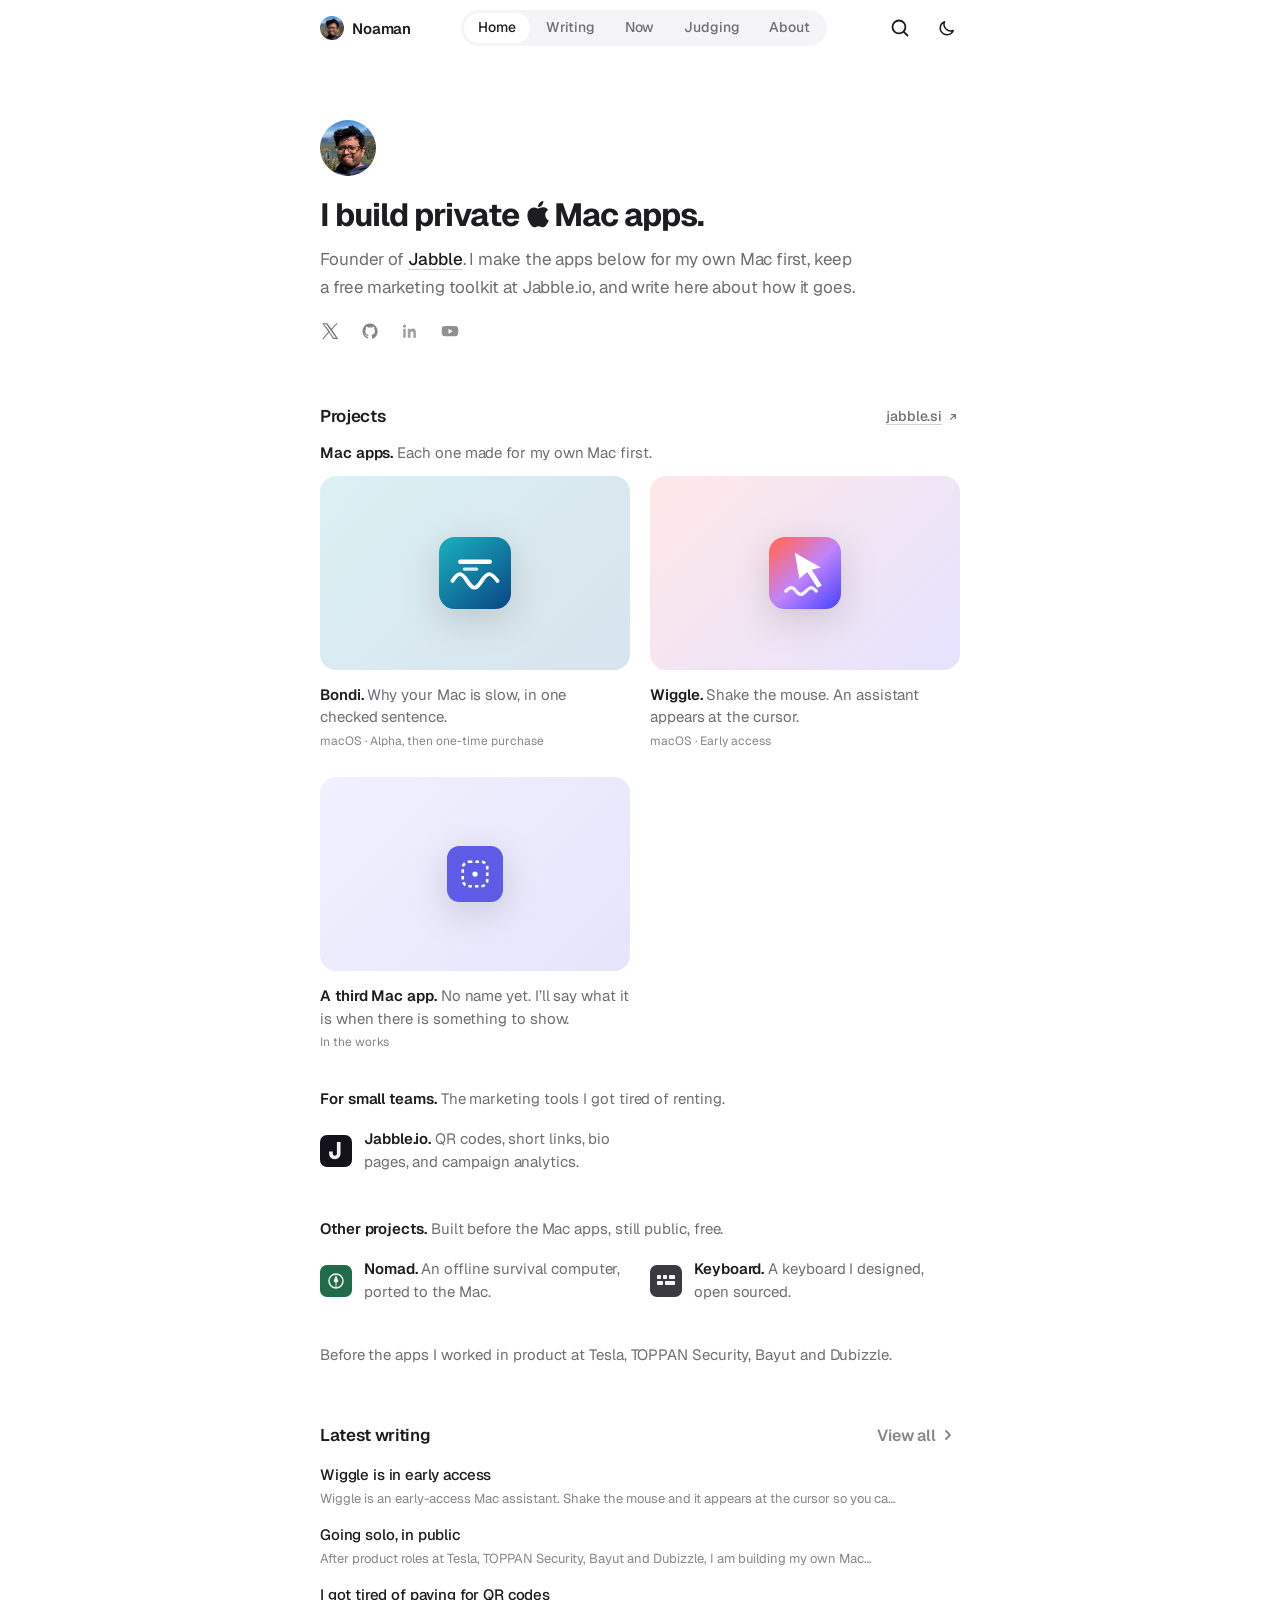
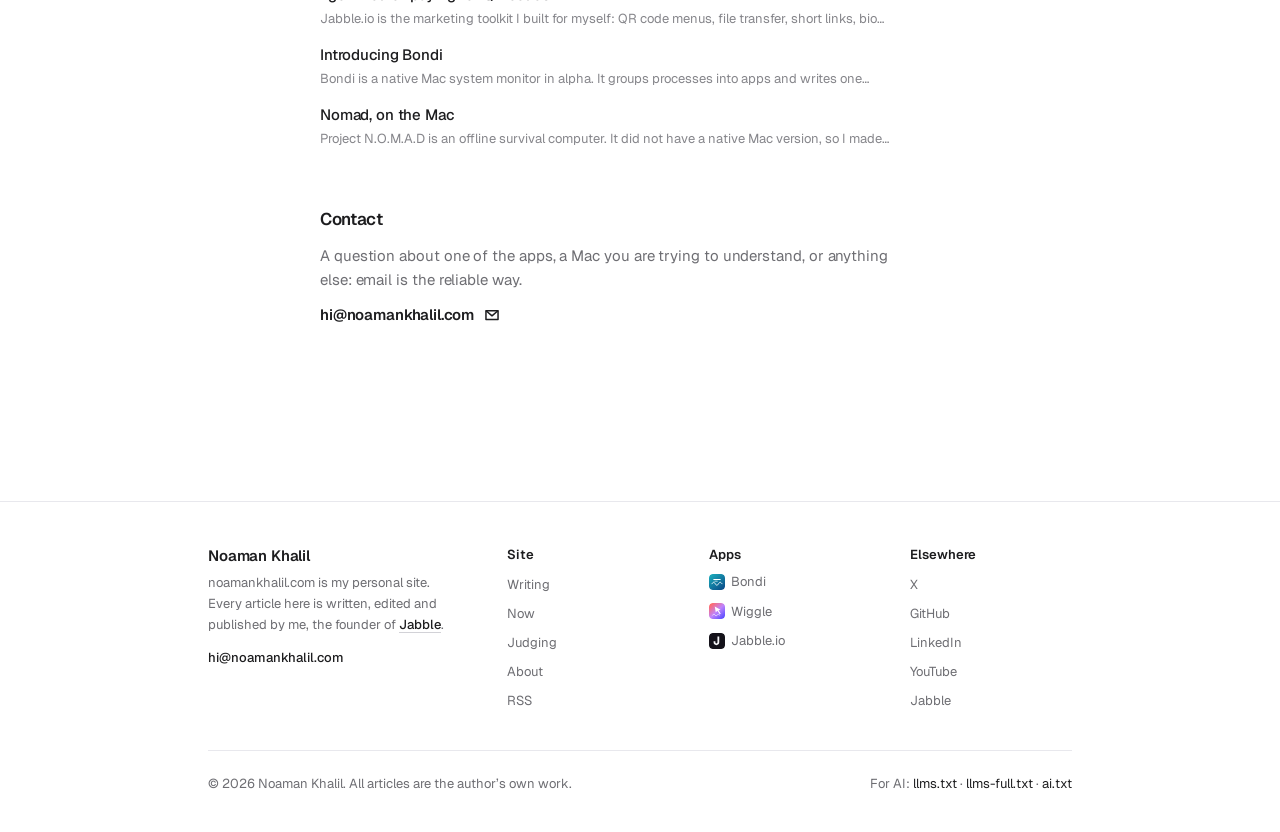
==== commit 5b6a8b6c: "Add a Judging section and drop the Apple retail line Judging is a page in the same bar as Writing an" ====
--- a/index.html
+++ b/index.html
@@ -47,7 +47,7 @@
       <img class="topbar-avatar" src="/assets/img/noaman.jpg" alt="" width="24" height="24">
       <span>Noaman</span>
     </a>
-    <nav class="topbar-nav" aria-label="Primary"><a class="topbar-nav-link is-active" href="/">Home</a><a class="topbar-nav-link" href="/blog">Writing</a><a class="topbar-nav-link" href="/now">Now</a><a class="topbar-nav-link" href="/about">About</a></nav>
+    <nav class="topbar-nav" aria-label="Primary"><a class="topbar-nav-link is-active" href="/">Home</a><a class="topbar-nav-link" href="/blog">Writing</a><a class="topbar-nav-link" href="/now">Now</a><a class="topbar-nav-link" href="/judging">Judging</a><a class="topbar-nav-link" href="/about">About</a></nav>
     <div class="topbar-actions">
       <button class="search-button" type="button" aria-controls="article-search" aria-expanded="false" aria-label="Search articles"><svg width="20" height="20" viewBox="0 0 24 24" fill="none" aria-hidden="true"><path d="M10.75 18.5C15.0302 18.5 18.5 15.0302 18.5 10.75C18.5 6.46979 15.0302 3 10.75 3C6.46979 3 3 6.46979 3 10.75C3 15.0302 6.46979 18.5 10.75 18.5Z" stroke="currentColor" stroke-width="2.2" stroke-linecap="round" stroke-linejoin="round"></path><path d="M16.25 16.25L21 21" stroke="currentColor" stroke-width="2.2" stroke-linecap="round"></path></svg></button>
       <button class="theme-button" type="button" aria-label="Switch theme">
@@ -57,7 +57,7 @@
     </div>
   </div>
   <div class="menu-overlay" id="site-menu" hidden>
-    <nav class="menu-nav" aria-label="Primary"><div class="menu-list"><a class="menu-link is-active" href="/">Home</a><a class="menu-link" href="/blog">Writing</a><a class="menu-link" href="/now">Now</a><a class="menu-link" href="/about">About</a></div></nav>
+    <nav class="menu-nav" aria-label="Primary"><div class="menu-list"><a class="menu-link is-active" href="/">Home</a><a class="menu-link" href="/blog">Writing</a><a class="menu-link" href="/now">Now</a><a class="menu-link" href="/judging">Judging</a><a class="menu-link" href="/about">About</a></div></nav>
   </div>
   <div class="search-dialog" id="article-search" role="dialog" aria-modal="true" aria-labelledby="article-search-title" hidden>
     <div class="search-panel">
@@ -138,6 +138,7 @@
         <ul class="footer-col-list">
           <li><a class="footer-link" href="/blog">Writing</a></li>
           <li><a class="footer-link" href="/now">Now</a></li>
+          <li><a class="footer-link" href="/judging">Judging</a></li>
           <li><a class="footer-link" href="/about">About</a></li>
           <li><a class="footer-link" href="/feed.xml">RSS</a></li>
         </ul>
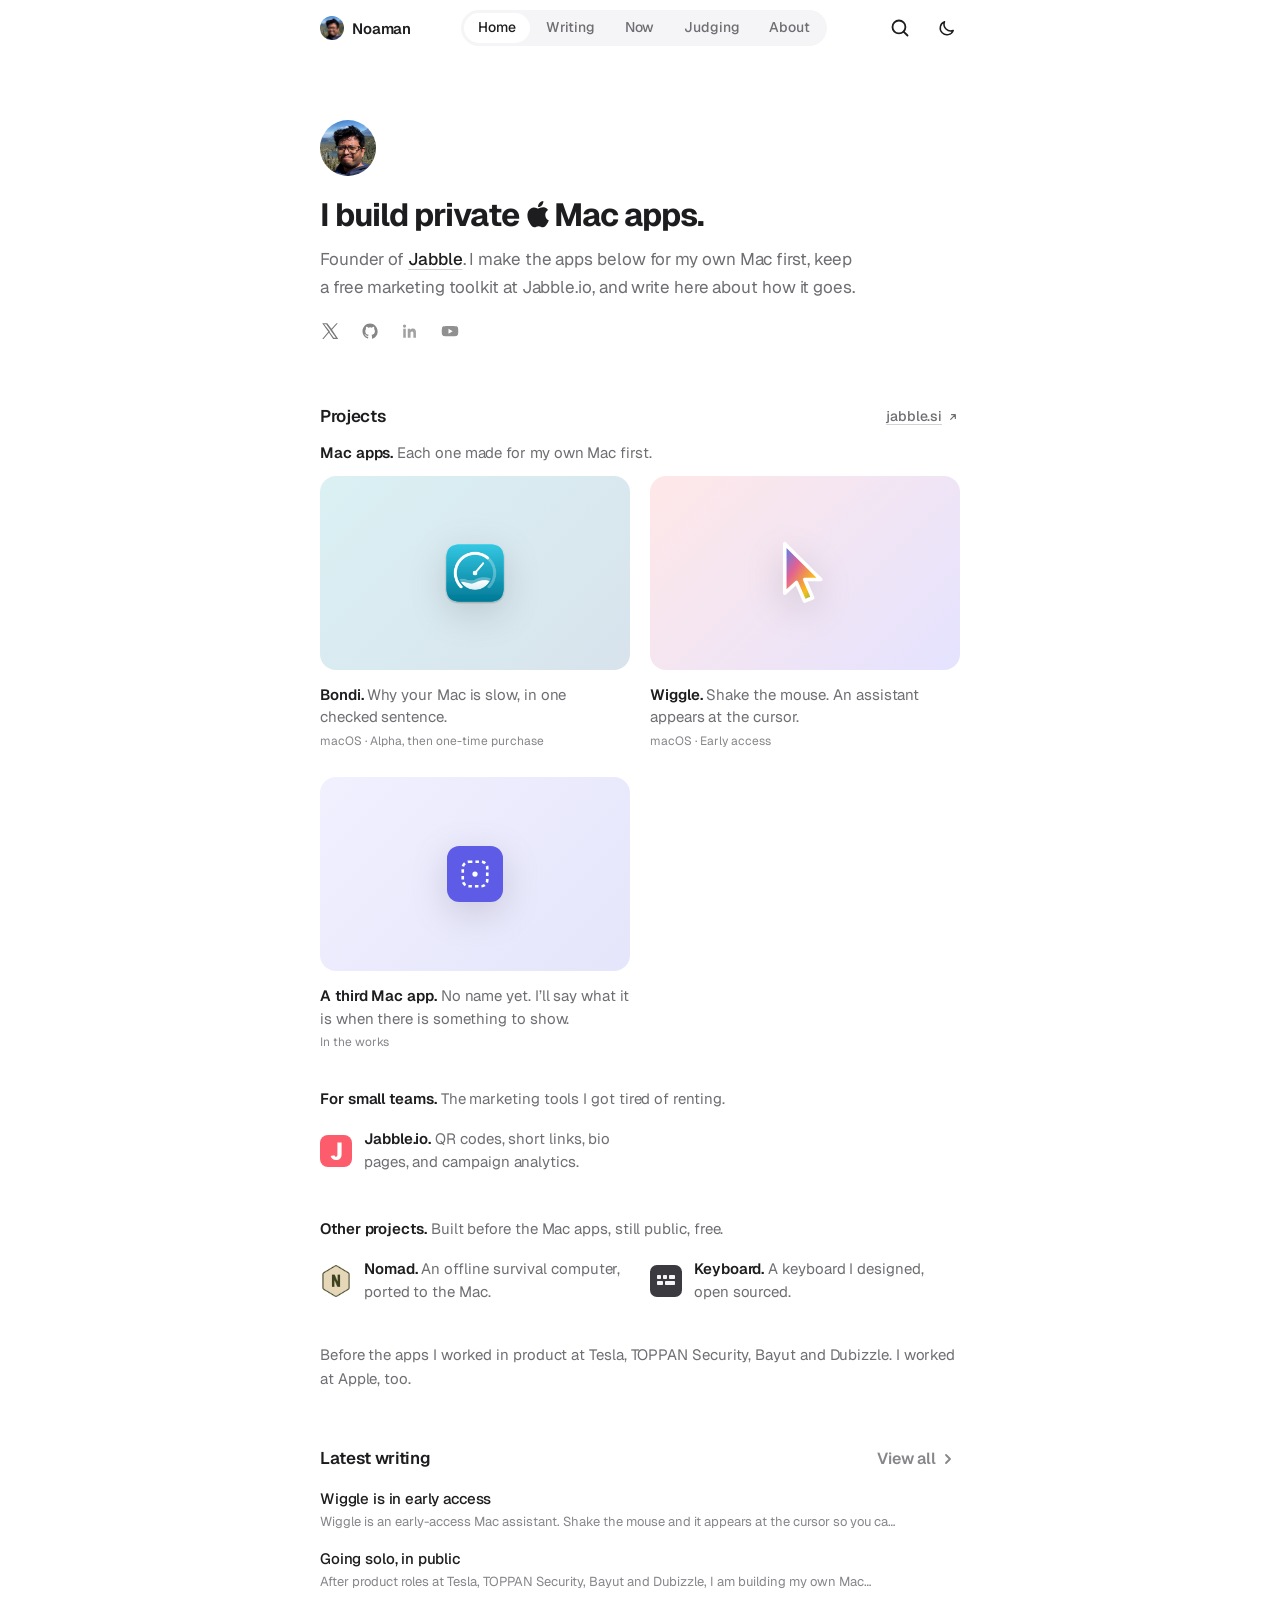
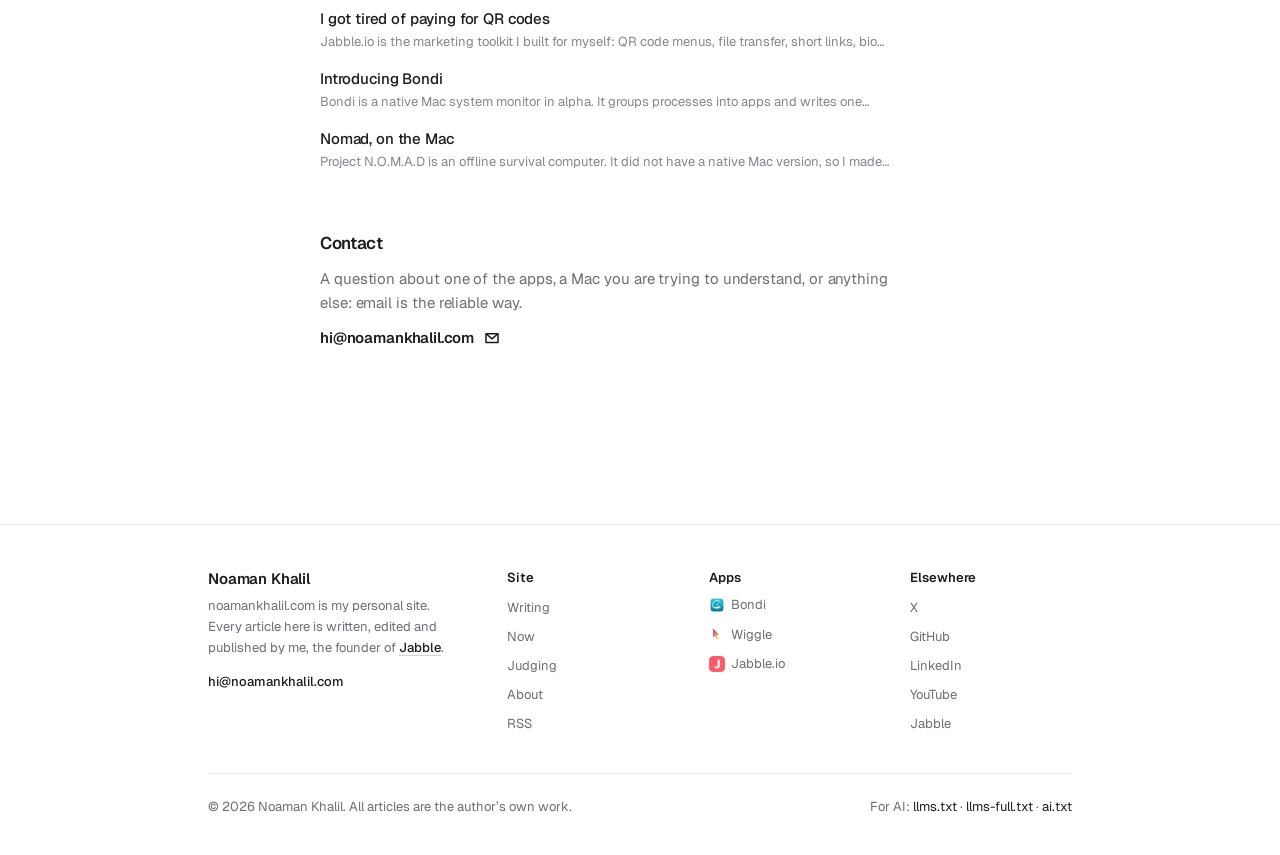
==== commit cbd1b409: "Use the real app icons and an ambiguous Apple line Bondi, Wiggle, Jabble, and Nomad now use the mark" ====
--- a/index.html
+++ b/index.html
@@ -92,7 +92,7 @@
     </div>
     <p class="lead-in"><b>Mac apps.</b> Each one made for my own Mac first.</p>
     <ul class="tile-grid" role="list">
-      <li><a class="app-tile" href="https://trybondi.app/?ref=noamankhalil" target="_blank" rel="noopener"><span class="app-tile-panel" style="--g0:#1AA6B8;--g1:#0B4F8A"><img class="app-tile-icon" src="/assets/img/products/bondi.svg" alt="" width="72" height="72"></span><span class="tile-caption"><b>Bondi.</b> Why your Mac is slow, in one checked sentence.</span><span class="tile-meta">macOS · Alpha, then one-time purchase</span></a></li>
+      <li><a class="app-tile" href="https://trybondi.app/?ref=noamankhalil" target="_blank" rel="noopener"><span class="app-tile-panel" style="--g0:#1AA6B8;--g1:#0B4F8A"><img class="app-tile-icon" src="/assets/img/products/bondi.png" alt="" width="72" height="72"></span><span class="tile-caption"><b>Bondi.</b> Why your Mac is slow, in one checked sentence.</span><span class="tile-meta">macOS · Alpha, then one-time purchase</span></a></li>
       <li><a class="app-tile" href="https://wigglemac.com/?ref=noamankhalil" target="_blank" rel="noopener"><span class="app-tile-panel" style="--g0:#FF6B6B;--g1:#5B4DFF"><img class="app-tile-icon" src="/assets/img/products/wiggle.svg" alt="" width="72" height="72"></span><span class="tile-caption"><b>Wiggle.</b> Shake the mouse. An assistant appears at the cursor.</span><span class="tile-meta">macOS · Early access</span></a></li>
       <li><div class="app-tile"><span class="app-tile-panel" style="--g0:#A5A3FF;--g1:#5E5CE6"><img class="app-tile-icon app-tile-icon-small" src="/assets/img/products/soon.svg" alt="" width="56" height="56"></span><span class="tile-caption"><b>A third Mac app.</b> No name yet. I’ll say what it is when there is something to show.</span><span class="tile-meta">In the works</span></div></li>
     </ul>
@@ -105,11 +105,11 @@
     <div class="project-group">
       <p class="lead-in"><b>Other projects.</b> Built before the Mac apps, still public, free.</p>
       <ul class="project-list" role="list">
-        <li><a class="project-row" href="https://github.com/NoamanKhalil/project-nomad-MacOs" target="_blank" rel="noopener"><img class="project-row-icon" src="/assets/img/products/nomad.svg" alt="" width="32" height="32"><span class="project-row-text"><span class="tile-caption"><b>Nomad.</b> An offline survival computer, ported to the Mac.</span></span></a></li>
+        <li><a class="project-row" href="https://github.com/NoamanKhalil/project-nomad-MacOs" target="_blank" rel="noopener"><img class="project-row-icon" src="/assets/img/products/nomad.png" alt="" width="32" height="32"><span class="project-row-text"><span class="tile-caption"><b>Nomad.</b> An offline survival computer, ported to the Mac.</span></span></a></li>
         <li><a class="project-row" href="https://github.com/NoamanKhalil/Keyboard-pico" target="_blank" rel="noopener"><img class="project-row-icon" src="/assets/img/products/keyboard.svg" alt="" width="32" height="32"><span class="project-row-text"><span class="tile-caption"><b>Keyboard.</b> A keyboard I designed, open sourced.</span></span></a></li>
       </ul>
     </div>
-    <p class="lead-in">Before the apps I worked in product at Tesla, TOPPAN Security, Bayut and Dubizzle.</p>
+    <p class="lead-in">Before the apps I worked in product at Tesla, TOPPAN Security, Bayut and Dubizzle. I worked at Apple, too.</p>
   </section>
   <section class="content-section writing-preview">
     <div class="section-head section-head-row">
@@ -146,7 +146,7 @@
       <nav aria-label="Apps">
         <p class="footer-col-title">Apps</p>
         <ul class="footer-col-list">
-          <li><a class="footer-link" href="https://trybondi.app/?ref=noamankhalil" target="_blank" rel="noopener"><img class="footer-link-icon" src="/assets/img/products/bondi.svg" alt="" width="16" height="16" loading="lazy">Bondi</a></li>
+          <li><a class="footer-link" href="https://trybondi.app/?ref=noamankhalil" target="_blank" rel="noopener"><img class="footer-link-icon" src="/assets/img/products/bondi.png" alt="" width="16" height="16" loading="lazy">Bondi</a></li>
           <li><a class="footer-link" href="https://wigglemac.com/?ref=noamankhalil" target="_blank" rel="noopener"><img class="footer-link-icon" src="/assets/img/products/wiggle.svg" alt="" width="16" height="16" loading="lazy">Wiggle</a></li>
           <li><a class="footer-link" href="https://jabble.io/?ref=noamankhalil" target="_blank" rel="noopener"><img class="footer-link-icon" src="/assets/img/products/jabble.svg" alt="" width="16" height="16" loading="lazy">Jabble.io</a></li>
         </ul>
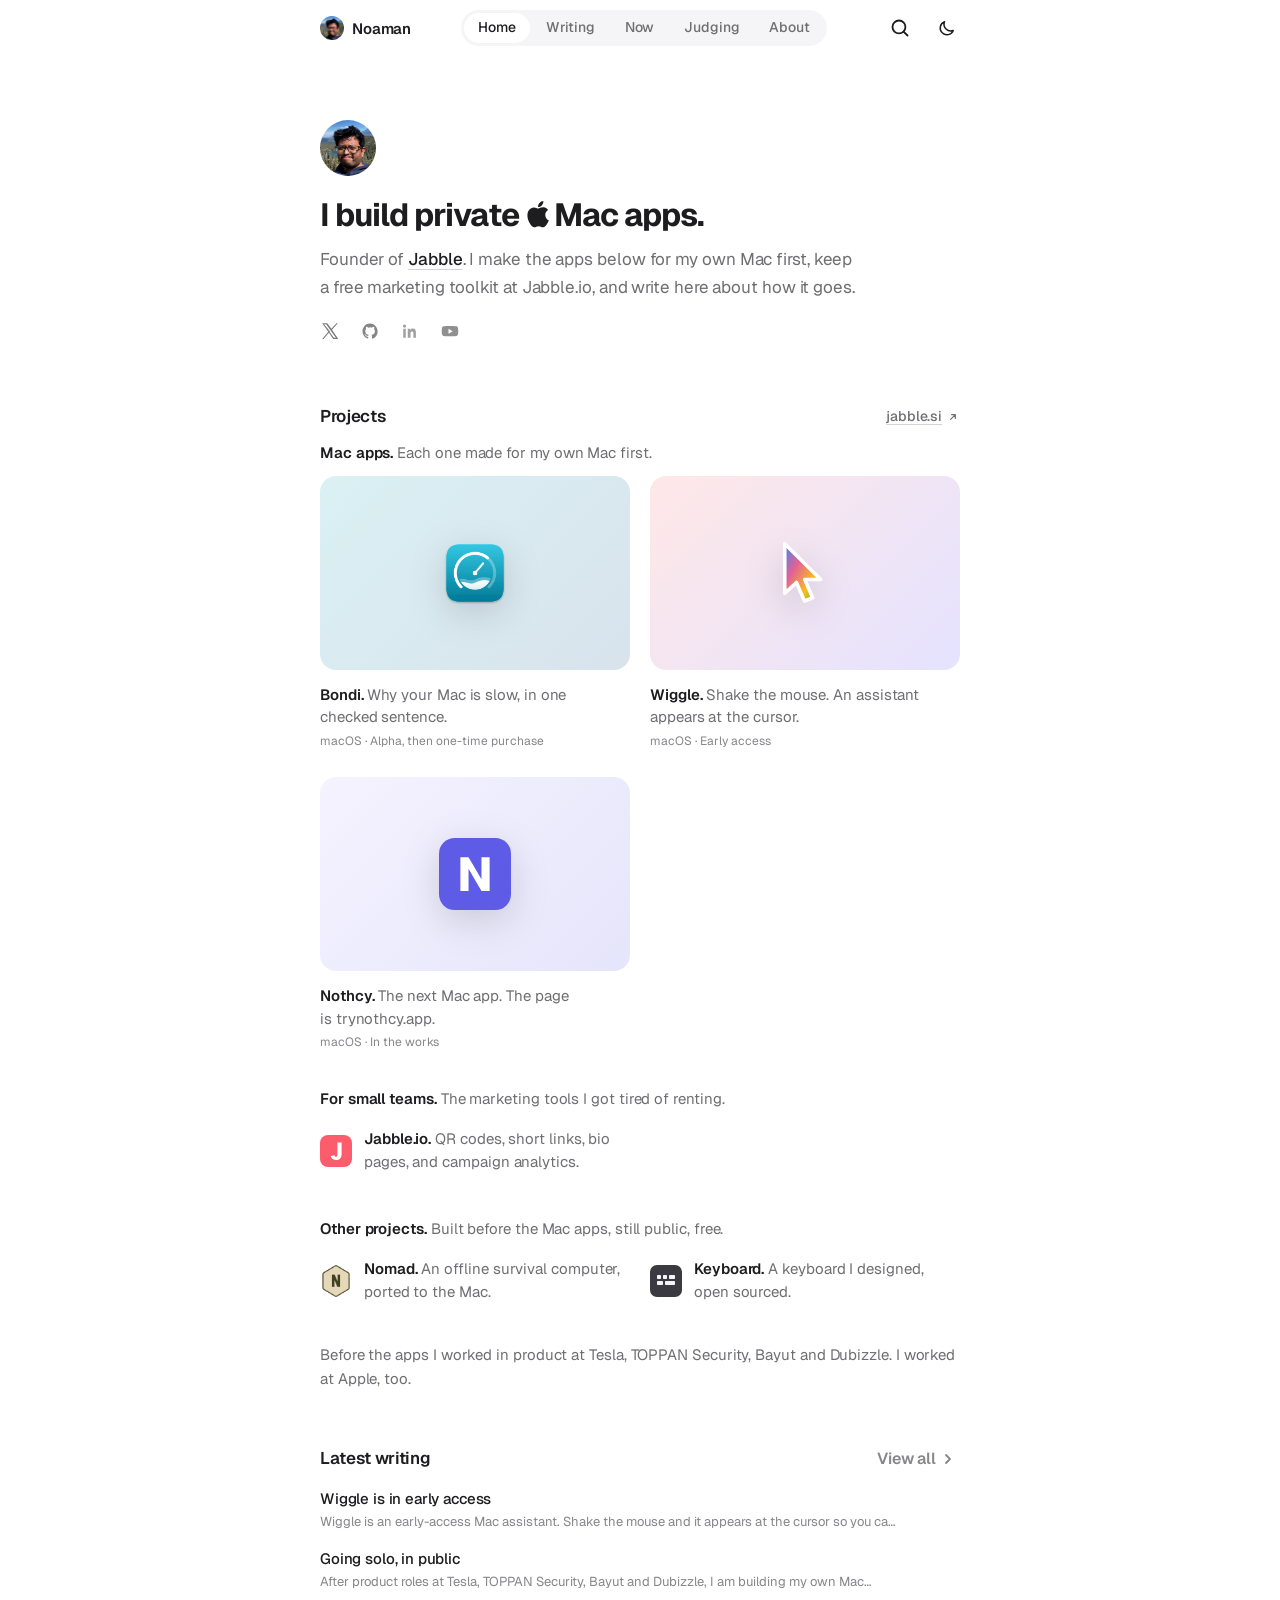
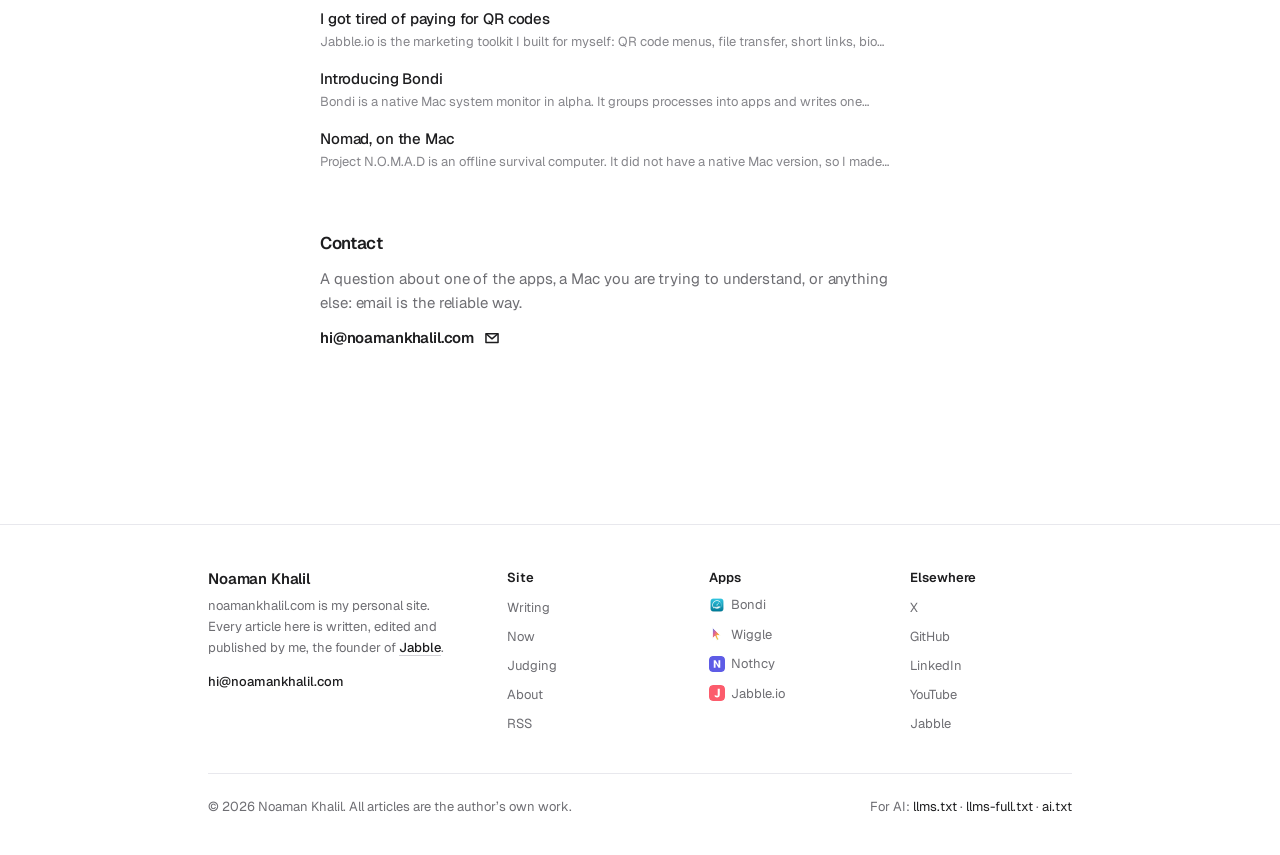
==== commit a3786fb9: "Point the site at Nothcy on trynothcy.app Name the next Mac app Nothcy and link the home tile, foote" ====
--- a/index.html
+++ b/index.html
@@ -13,7 +13,7 @@
 <meta charset="utf-8">
 <meta name="viewport" content="width=device-width, initial-scale=1">
 <title>Noaman Khalil, building private Mac apps</title>
-<meta name="description" content="I build on-device Mac apps under Jabble. Bondi explains why your Mac is slow. Wiggle appears at the cursor. I write here about how it goes.">
+<meta name="description" content="I build on-device Mac apps under Jabble. Bondi explains why your Mac is slow. Wiggle appears at the cursor. Nothcy is next, at trynothcy.app.">
 <meta name="author" content="Noaman Khalil">
 <link rel="icon" type="image/svg+xml" href="/assets/img/ico/favicon.svg">
 <link rel="manifest" href="/assets/img/ico/site.webmanifest">
@@ -27,14 +27,14 @@
 <meta name="twitter:site" content="@KhalilNoaman">
 <meta name="twitter:creator" content="@KhalilNoaman">
 <meta name="twitter:title" content="Noaman Khalil, building private Mac apps">
-<meta name="twitter:description" content="I build on-device Mac apps under Jabble. Bondi explains why your Mac is slow. Wiggle appears at the cursor. I write here about how it goes.">
+<meta name="twitter:description" content="I build on-device Mac apps under Jabble. Bondi explains why your Mac is slow. Wiggle appears at the cursor. Nothcy is next, at trynothcy.app.">
 <meta property="og:title" content="Noaman Khalil, building private Mac apps">
-<meta property="og:description" content="I build on-device Mac apps under Jabble. Bondi explains why your Mac is slow. Wiggle appears at the cursor. I write here about how it goes.">
+<meta property="og:description" content="I build on-device Mac apps under Jabble. Bondi explains why your Mac is slow. Wiggle appears at the cursor. Nothcy is next, at trynothcy.app.">
 <meta property="og:url" content="https://noamankhalil.com/">
 <meta property="og:type" content="website">
 <meta property="og:site_name" content="noamankhalil.com">
 <meta property="og:image" content="https://noamankhalil.com/assets/img/noaman.jpg">
-<script type="application/ld+json">{"@context": "https://schema.org", "@graph": [{"@type": "Person", "@id": "https://noamankhalil.com/#person", "name": "Noaman Khalil", "alternateName": "Noaman", "url": "https://noamankhalil.com/about", "image": "https://noamankhalil.com/assets/img/noaman.jpg", "email": "mailto:hi@noamankhalil.com", "jobTitle": "Founder of Jabble", "homeLocation": "San Francisco, California", "description": "I build on-device Mac apps under Jabble. Bondi explains why your Mac is slow. Wiggle appears at the cursor. I write here about how it goes.", "sameAs": ["https://x.com/KhalilNoaman", "https://github.com/NoamanKhalil", "https://www.linkedin.com/in/noamank", "https://www.youtube.com/channel/UCtg4sirNQu0z3b1VhSxiKQA", "https://jabble.si/", "https://jabble.io/"]}, {"@type": "WebSite", "@id": "https://noamankhalil.com/#website", "name": "noamankhalil.com", "url": "https://noamankhalil.com/", "description": "Noaman Khalil builds on-device Mac apps under Jabble and writes about the work.", "publisher": {"@id": "https://noamankhalil.com/#person"}}]}</script>
+<script type="application/ld+json">{"@context": "https://schema.org", "@graph": [{"@type": "Person", "@id": "https://noamankhalil.com/#person", "name": "Noaman Khalil", "alternateName": "Noaman", "url": "https://noamankhalil.com/about", "image": "https://noamankhalil.com/assets/img/noaman.jpg", "email": "mailto:hi@noamankhalil.com", "jobTitle": "Founder of Jabble", "homeLocation": "San Francisco, California", "description": "I build on-device Mac apps under Jabble. Bondi explains why your Mac is slow. Wiggle appears at the cursor. Nothcy is next, at trynothcy.app.", "sameAs": ["https://x.com/KhalilNoaman", "https://github.com/NoamanKhalil", "https://www.linkedin.com/in/noamank", "https://www.youtube.com/channel/UCtg4sirNQu0z3b1VhSxiKQA", "https://jabble.si/", "https://jabble.io/", "https://trynothcy.app/"]}, {"@type": "WebSite", "@id": "https://noamankhalil.com/#website", "name": "noamankhalil.com", "url": "https://noamankhalil.com/", "description": "Noaman Khalil builds on-device Mac apps under Jabble and writes about the work.", "publisher": {"@id": "https://noamankhalil.com/#person"}}]}</script>
 </head>
 <body>
 <header class="site-header">
@@ -94,7 +94,7 @@
     <ul class="tile-grid" role="list">
       <li><a class="app-tile" href="https://trybondi.app/?ref=noamankhalil" target="_blank" rel="noopener"><span class="app-tile-panel" style="--g0:#1AA6B8;--g1:#0B4F8A"><img class="app-tile-icon" src="/assets/img/products/bondi.png" alt="" width="72" height="72"></span><span class="tile-caption"><b>Bondi.</b> Why your Mac is slow, in one checked sentence.</span><span class="tile-meta">macOS · Alpha, then one-time purchase</span></a></li>
       <li><a class="app-tile" href="https://wigglemac.com/?ref=noamankhalil" target="_blank" rel="noopener"><span class="app-tile-panel" style="--g0:#FF6B6B;--g1:#5B4DFF"><img class="app-tile-icon" src="/assets/img/products/wiggle.svg" alt="" width="72" height="72"></span><span class="tile-caption"><b>Wiggle.</b> Shake the mouse. An assistant appears at the cursor.</span><span class="tile-meta">macOS · Early access</span></a></li>
-      <li><div class="app-tile"><span class="app-tile-panel" style="--g0:#A5A3FF;--g1:#5E5CE6"><img class="app-tile-icon app-tile-icon-small" src="/assets/img/products/soon.svg" alt="" width="56" height="56"></span><span class="tile-caption"><b>A third Mac app.</b> No name yet. I’ll say what it is when there is something to show.</span><span class="tile-meta">In the works</span></div></li>
+      <li><a class="app-tile" href="https://trynothcy.app/?ref=noamankhalil" target="_blank" rel="noopener"><span class="app-tile-panel" style="--g0:#C4B5FD;--g1:#5E5CE6"><img class="app-tile-icon" src="/assets/img/products/nothcy.svg" alt="" width="72" height="72"></span><span class="tile-caption"><b>Nothcy.</b> The next Mac app. The page is trynothcy.app.</span><span class="tile-meta">macOS · In the works</span></a></li>
     </ul>
     <div class="project-group">
       <p class="lead-in"><b>For small teams.</b> The marketing tools I got tired of renting.</p>
@@ -148,6 +148,7 @@
         <ul class="footer-col-list">
           <li><a class="footer-link" href="https://trybondi.app/?ref=noamankhalil" target="_blank" rel="noopener"><img class="footer-link-icon" src="/assets/img/products/bondi.png" alt="" width="16" height="16" loading="lazy">Bondi</a></li>
           <li><a class="footer-link" href="https://wigglemac.com/?ref=noamankhalil" target="_blank" rel="noopener"><img class="footer-link-icon" src="/assets/img/products/wiggle.svg" alt="" width="16" height="16" loading="lazy">Wiggle</a></li>
+          <li><a class="footer-link" href="https://trynothcy.app/?ref=noamankhalil" target="_blank" rel="noopener"><img class="footer-link-icon" src="/assets/img/products/nothcy.svg" alt="" width="16" height="16" loading="lazy">Nothcy</a></li>
           <li><a class="footer-link" href="https://jabble.io/?ref=noamankhalil" target="_blank" rel="noopener"><img class="footer-link-icon" src="/assets/img/products/jabble.svg" alt="" width="16" height="16" loading="lazy">Jabble.io</a></li>
         </ul>
       </nav>
